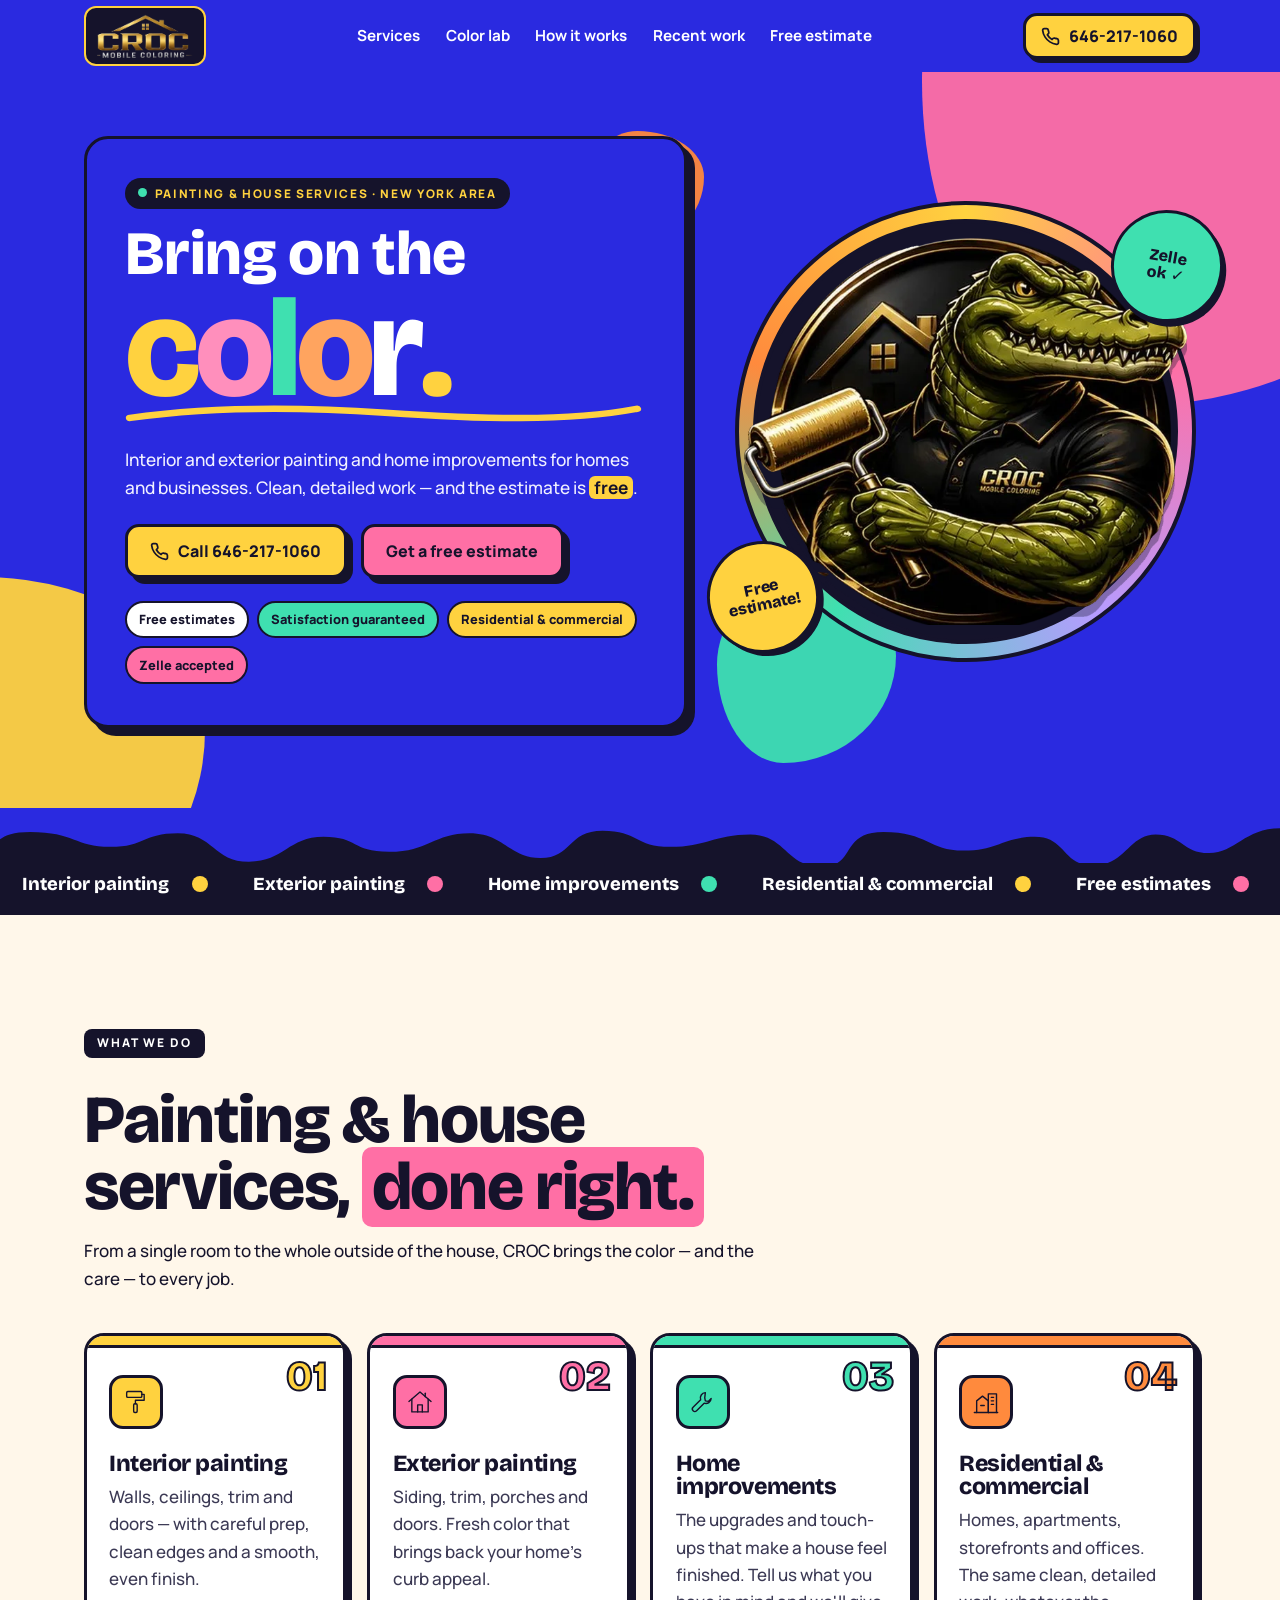
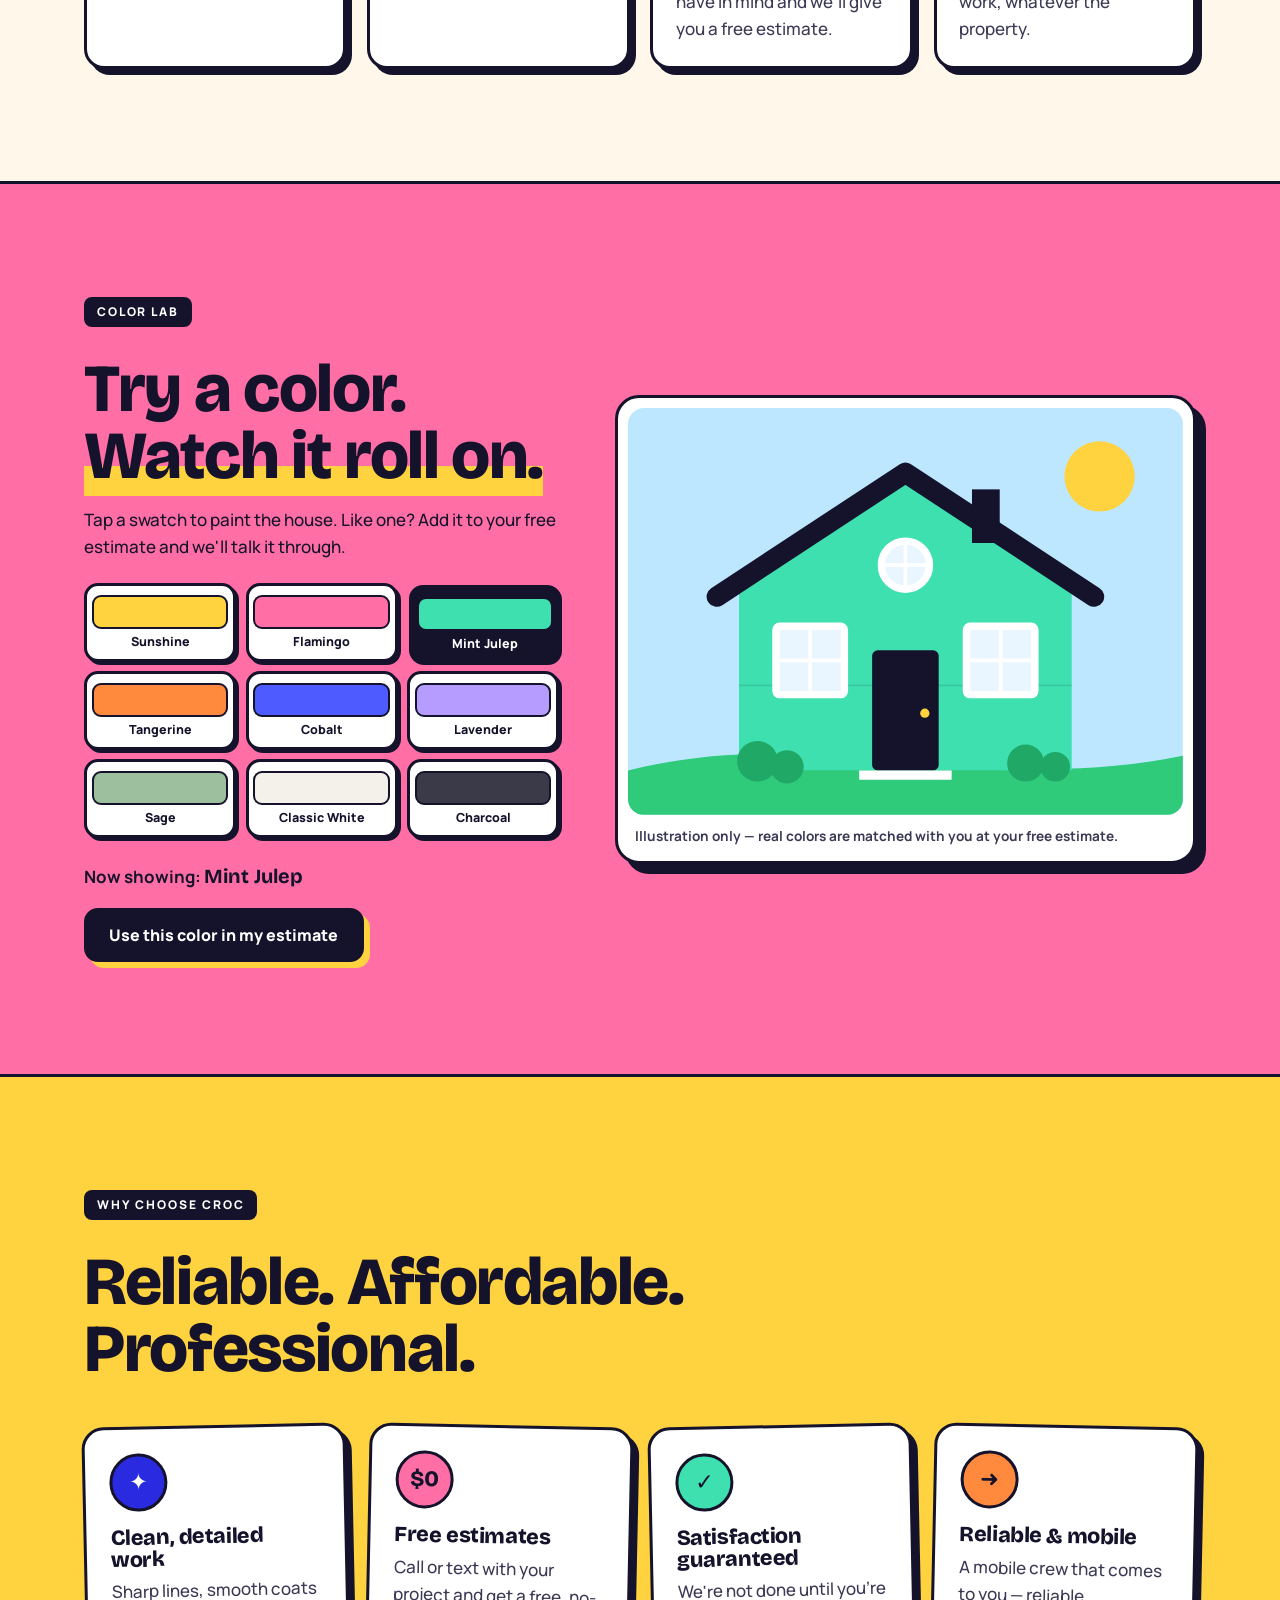
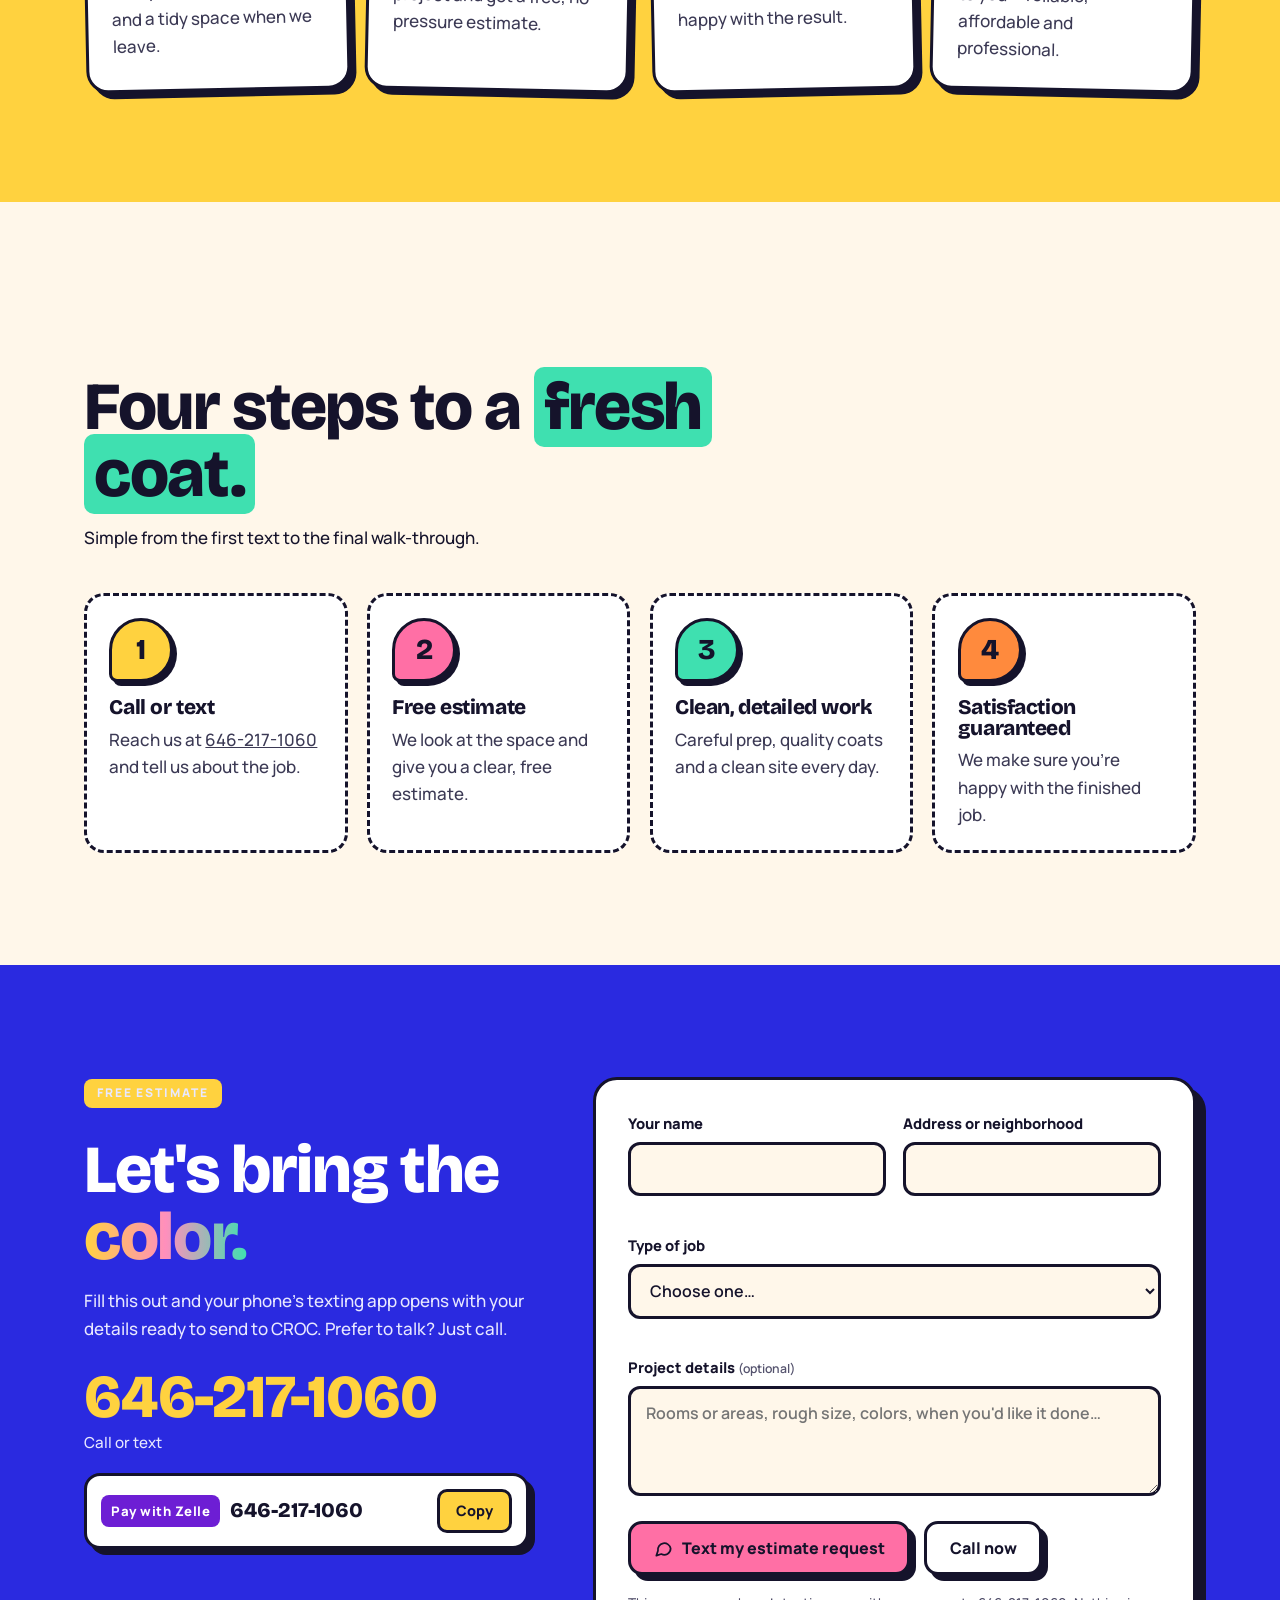
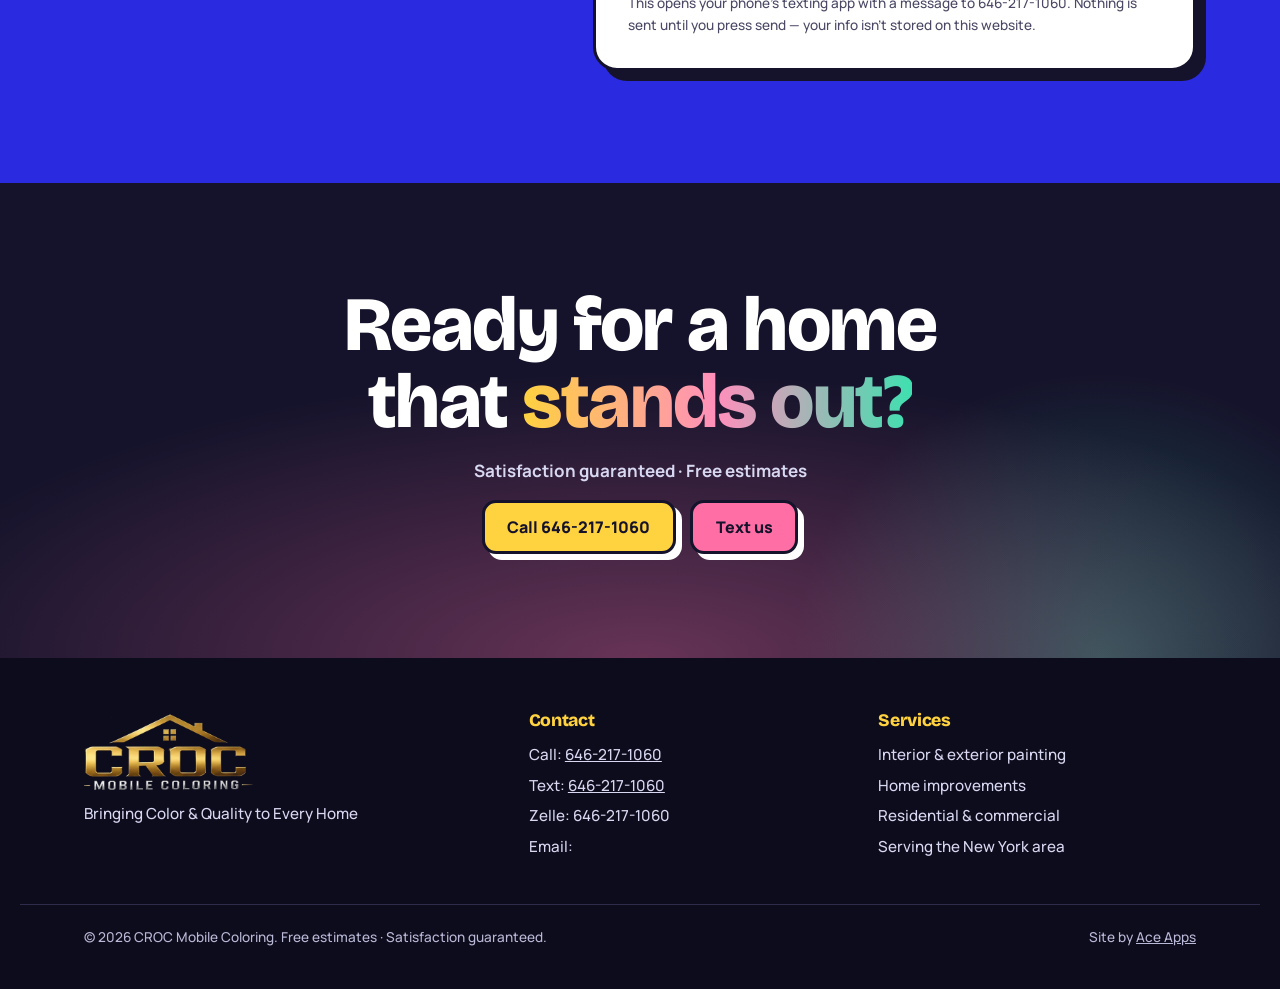
==== v2/index.html @ 7d3434bc "Add two design options: /v2 Color Burst and /v3 Editorial (noindex)" ====
<!doctype html>
<html lang="en">
<head>
<meta charset="utf-8">
<meta name="viewport" content="width=device-width,initial-scale=1,viewport-fit=cover">
<script>
/* CROC MOBILE COLORING — SITE CONFIG (design option 2 "Color Burst")
   Same fields as the main site. Empty ("") or [] stays hidden on the page. */
window.CROC_CONFIG = {
  phoneDisplay: "646-217-1060",
  phoneE164:    "+16462171060",
  serviceArea:  "",   // TODO(client)
  email:        "",   // TODO(client)
  hours:        "",   // TODO(client)
  photos:       []    // TODO(client): real job photos, e.g. {src:"img/work/kitchen.webp", alt:"Kitchen repaint"}
};
</script>
<title>CROC Mobile Coloring | Bring On the Color — Painting, New York Area</title>
<meta name="description" content="CROC Mobile Coloring — interior and exterior painting and home improvements in the New York area. Free estimates. Call or text 646-217-1060. Zelle accepted.">
<meta name="robots" content="noindex,nofollow">
<link rel="canonical" href="https://ace9x.github.io/croc-mobile-coloring/">
<meta name="theme-color" content="#2A2AE0">
<link rel="icon" href="../img/mark-64.png" type="image/png" sizes="64x64">
<link rel="apple-touch-icon" href="../apple-touch-icon.png">
<meta property="og:type" content="website">
<meta property="og:title" content="CROC Mobile Coloring — Bring On the Color">
<meta property="og:description" content="Interior &amp; exterior painting and home improvements. Free estimates — call or text 646-217-1060.">
<meta property="og:image" content="https://ace9x.github.io/croc-mobile-coloring/img/og.jpg">
<link rel="preload" href="../fonts/bricolage.woff2" as="font" type="font/woff2" crossorigin>
<link rel="preload" as="image" href="../img/mascot-400.webp" imagesrcset="../img/mascot-400.webp 400w, ../img/mascot-640.webp 640w" imagesizes="(min-width:960px) 440px, 260px" fetchpriority="high">
<link rel="stylesheet" href="v2.css">
</head>
<body>
<script>document.documentElement.classList.add('js')</script>
<a class="skip" href="#main">Skip to content</a>

<header class="hdr" id="top">
  <div class="wrap">
    <a class="brand" href="#top" aria-label="CROC Mobile Coloring, back to top">
      <img src="../img/logo-240.webp" srcset="../img/logo-240.webp 240w, ../img/logo-480.webp 480w" sizes="104px" width="240" height="109" alt="CROC Mobile Coloring">
    </a>
    <nav class="nav" aria-label="Main">
      <a href="#services">Services</a>
      <a href="#lab">Color lab</a>
      <a href="#process">How it works</a>
      <a href="#work" data-cfg-hide="photos">Recent work</a>
      <a href="#estimate">Free estimate</a>
    </nav>
    <a class="btn btn-sun hdr-call" href="tel:+16462171060">
      <svg viewBox="0 0 24 24" aria-hidden="true"><path d="M22 16.9v3a2 2 0 0 1-2.2 2 19.8 19.8 0 0 1-8.6-3.1 19.5 19.5 0 0 1-6-6A19.8 19.8 0 0 1 2.1 4.2 2 2 0 0 1 4.1 2h3a2 2 0 0 1 2 1.7c.1.9.4 1.8.7 2.7a2 2 0 0 1-.5 2.1L8 9.8a16 16 0 0 0 6 6l1.3-1.3a2 2 0 0 1 2.1-.4c.9.3 1.8.6 2.7.7a2 2 0 0 1 1.7 2z"/></svg>
      <span class="vh">Call </span><span class="lbl">646-217-1060</span>
    </a>
  </div>
</header>

<main id="main">
<section class="hero" aria-labelledby="hero-title">
  <div class="blobs" aria-hidden="true"><i class="b1"></i><i class="b2"></i><i class="b3"></i><i class="b4"></i></div>
  <div class="wrap hero-in">
    <div class="hero-copy">
      <p class="tag pop d1"><span class="dot"></span><span>Painting &amp; house services <span class="sep">·</span> <span data-cfg-text="serviceArea">New York area</span></span></p>
      <h1 id="hero-title">
        <span class="l1 pop d1">Bring on the</span>
        <span class="vh">color.</span><span class="burst" aria-hidden="true"><span>c</span><span>o</span><span>l</span><span>o</span><span>r</span><span>.</span></span>
        <svg class="stroke" viewBox="0 0 600 40" preserveAspectRatio="none" aria-hidden="true"><path d="M6 26C90 10 190 8 300 18s210 14 290-6" pathLength="1"/></svg>
      </h1>
      <p class="lede pop d3">Interior and exterior painting and home improvements for homes and businesses. Clean, detailed work — and the estimate is <b>free</b>.</p>
      <div class="ctas pop d4">
        <a class="btn btn-sun" href="tel:+16462171060"><svg viewBox="0 0 24 24" aria-hidden="true"><path d="M22 16.9v3a2 2 0 0 1-2.2 2 19.8 19.8 0 0 1-8.6-3.1 19.5 19.5 0 0 1-6-6A19.8 19.8 0 0 1 2.1 4.2 2 2 0 0 1 4.1 2h3a2 2 0 0 1 2 1.7c.1.9.4 1.8.7 2.7a2 2 0 0 1-.5 2.1L8 9.8a16 16 0 0 0 6 6l1.3-1.3a2 2 0 0 1 2.1-.4c.9.3 1.8.6 2.7.7a2 2 0 0 1 1.7 2z"/></svg>Call 646-217-1060</a>
        <a class="btn btn-pink" href="#estimate">Get a free estimate</a>
      </div>
      <ul class="chips pop d5" aria-label="Highlights">
        <li>Free estimates</li><li>Satisfaction guaranteed</li><li>Residential &amp; commercial</li><li>Zelle accepted</li>
      </ul>
    </div>
    <div class="hero-art pop d2">
      <div class="ring" aria-hidden="true"></div>
      <img class="mascot" src="../img/mascot-400.webp" srcset="../img/mascot-400.webp 400w, ../img/mascot-640.webp 640w" sizes="(min-width:960px) 440px, 260px" width="640" height="561" alt="CROC mascot: a muscular green crocodile in a black CROC polo holding a gold paint roller" fetchpriority="high">
      <span class="sticker s1" aria-hidden="true">Free<br>estimate!</span>
      <span class="sticker s2" aria-hidden="true">Zelle<br>ok ✓</span>
    </div>
  </div>
</section>

<div class="marquee" aria-hidden="true">
<svg class="drip" viewBox="0 0 1440 90" preserveAspectRatio="none" aria-hidden="true"><path d="M0 0h1440v34c-40 0-50 40-80 40s-30-30-60-30-34 50-70 50-30-46-66-46-40 22-80 22-40-30-90-30-30 56-70 56-40-52-80-52-50 20-90 20-36-26-76-26-34 44-70 44-40-40-80-40-46 30-90 30-34-24-74-24-44 40-84 40-40-46-80-46-36 22-76 22-40-24-90-24-30 36-70 36-40-42-84-42V0z"/></svg>
<div class="mq">
  <span>Interior painting</span><span>Exterior painting</span><span>Home improvements</span><span>Residential &amp; commercial</span><span>Free estimates</span><span>Satisfaction guaranteed</span>
  <span>Interior painting</span><span>Exterior painting</span><span>Home improvements</span><span>Residential &amp; commercial</span><span>Free estimates</span><span>Satisfaction guaranteed</span>
</div></div>

<section class="sec cream" id="services" aria-labelledby="svc-title">
  <div class="wrap">
    <div class="head">
      <p class="kicker rv">What we do</p>
      <h2 id="svc-title" class="rv">Painting &amp; house services, <mark class="hl-pink">done right.</mark></h2>
      <p class="rv">From a single room to the whole outside of the house, CROC brings the color — and the care — to every job.</p>
    </div>
    <div class="cards">
      <article class="card c-sun rv"><span class="n">01</span>
        <svg class="ico" viewBox="0 0 48 48" aria-hidden="true"><rect x="8" y="6" width="26" height="10" rx="2"/><path d="M34 11h4v10H23v6"/><rect x="20" y="27" width="6" height="15" rx="2"/></svg>
        <h3>Interior painting</h3><p>Walls, ceilings, trim and doors — with careful prep, clean edges and a smooth, even finish.</p></article>
      <article class="card c-pink rv d1"><span class="n">02</span>
        <svg class="ico" viewBox="0 0 48 48" aria-hidden="true"><path d="M5 23 24 7l19 16"/><path d="M10 19v22h28V19"/><path d="M20 41V29h8v12"/><path d="M33 9v6"/></svg>
        <h3>Exterior painting</h3><p>Siding, trim, porches and doors. Fresh color that brings back your home's curb appeal.</p></article>
      <article class="card c-mint rv d2"><span class="n">03</span>
        <svg class="ico" viewBox="0 0 48 48" aria-hidden="true"><path d="M28 8a9 9 0 0 0-8 12L7 33a4 4 0 0 0 6 6l13-13a9 9 0 0 0 12-8l-5 5-5-1-1-5z"/></svg>
        <h3>Home improvements</h3><p>The upgrades and touch-ups that make a house feel finished. Tell us what you have in mind and we'll give you a free estimate.</p></article>
      <article class="card c-tang rv d3"><span class="n">04</span>
        <svg class="ico" viewBox="0 0 48 48" aria-hidden="true"><path d="M4 42h40"/><path d="M8 42V22l10-8 10 8v20"/><path d="M28 42V10h14v32"/><path d="M33 16h4M33 22h4M33 28h4M15 30h6"/></svg>
        <h3>Residential &amp; commercial</h3><p>Homes, apartments, storefronts and offices. The same clean, detailed work, whatever the property.</p></article>
    </div>
  </div>
</section>

<section class="sec lab" id="lab" aria-labelledby="lab-title">
  <div class="wrap lab-grid">
    <div class="lab-copy">
      <p class="kicker rv">Color lab</p>
      <h2 id="lab-title" class="rv">Try a color. <span class="u">Watch it roll on.</span></h2>
      <p class="rv">Tap a swatch to paint the house. Like one? Add it to your free estimate and we'll talk it through.</p>
      <div class="swatches rv" data-picker="#house" role="group" aria-label="Paint colors">
        <button type="button" data-color="#FFD23F" data-name="Sunshine" aria-pressed="false"><i style="--c:#FFD23F"></i><span>Sunshine</span></button>
        <button type="button" data-color="#FF6FA5" data-name="Flamingo" aria-pressed="false"><i style="--c:#FF6FA5"></i><span>Flamingo</span></button>
        <button type="button" data-color="#3FE0B0" data-name="Mint Julep" aria-pressed="true"><i style="--c:#3FE0B0"></i><span>Mint Julep</span></button>
        <button type="button" data-color="#FF8A3D" data-name="Tangerine" aria-pressed="false"><i style="--c:#FF8A3D"></i><span>Tangerine</span></button>
        <button type="button" data-color="#4D5BFF" data-name="Cobalt" aria-pressed="false"><i style="--c:#4D5BFF"></i><span>Cobalt</span></button>
        <button type="button" data-color="#B69CFF" data-name="Lavender" aria-pressed="false"><i style="--c:#B69CFF"></i><span>Lavender</span></button>
        <button type="button" data-color="#9DBF9E" data-name="Sage" aria-pressed="false"><i style="--c:#9DBF9E"></i><span>Sage</span></button>
        <button type="button" data-color="#F4F1EA" data-name="Classic White" aria-pressed="false"><i style="--c:#F4F1EA"></i><span>Classic White</span></button>
        <button type="button" data-color="#3A3A48" data-name="Charcoal" aria-pressed="false"><i style="--c:#3A3A48"></i><span>Charcoal</span></button>
      </div>
      <div class="lab-actions rv">
        <p class="now" aria-live="polite">Now showing: <b data-color-name>Mint Julep</b></p>
        <button type="button" class="btn btn-ink" data-use-color>Use this color in my estimate</button>
      </div>
    </div>
    <figure class="lab-art rv">
      <svg id="house" viewBox="0 0 600 440" role="img" aria-label="Illustration of a house whose walls change to the paint color you pick" style="--wall:#3FE0B0;--next:#3FE0B0">
        <defs><clipPath id="wallclip"><path d="M120 196 300 78l180 118v196H120z"/></clipPath></defs>
        <rect width="600" height="440" fill="#BDE7FF"/>
        <circle cx="510" cy="74" r="38" fill="#FFD23F"/>
        <path d="M0 392c90-22 170-22 300-10s210 12 300-6v64H0z" fill="#2FCB7B"/>
        <g clip-path="url(#wallclip)">
          <rect data-base x="100" y="60" width="400" height="340" style="fill:var(--wall)"/>
          <rect data-wipe data-x="110" data-w="380" x="110" y="60" width="0" height="340" style="fill:var(--next)"/>
          <path d="M120 300h360" stroke="#15132B" stroke-opacity=".12" stroke-width="2"/>
        </g>
        <path d="M96 204 300 70l204 134" fill="none" stroke="#15132B" stroke-width="22" stroke-linejoin="round" stroke-linecap="round"/>
        <rect x="372" y="88" width="30" height="58" fill="#15132B"/>
        <g fill="#E9F6FF" stroke="#fff" stroke-width="8"><rect x="160" y="236" width="74" height="74" rx="4"/><rect x="366" y="236" width="74" height="74" rx="4"/><circle cx="300" cy="170" r="26"/></g>
        <g stroke="#fff" stroke-width="4"><path d="M197 236v74M160 273h74M403 236v74M366 273h74M300 144v52M274 170h52"/></g>
        <rect x="264" y="262" width="72" height="130" rx="6" fill="#15132B"/><circle cx="321" cy="330" r="5" fill="#FFD23F"/>
        <path d="M250 392h100v10H250z" fill="#fff"/>
        <g fill="#1FA866"><circle cx="140" cy="382" r="22"/><circle cx="172" cy="388" r="18"/><circle cx="430" cy="384" r="20"/><circle cx="462" cy="388" r="16"/></g>
        <g data-roller class="roller" transform="translate(110 0)"><rect x="-12" y="210" width="24" height="96" rx="10" style="fill:var(--next)" stroke="#15132B" stroke-width="5"/><path d="M12 258h20v60" fill="none" stroke="#15132B" stroke-width="6" stroke-linecap="round"/><rect x="26" y="312" width="12" height="44" rx="5" fill="#15132B"/></g>
      </svg>
      <figcaption>Illustration only — real colors are matched with you at your free estimate.</figcaption>
    </figure>
  </div>
</section>

<section class="sec sun" id="why" aria-labelledby="why-title">
  <div class="wrap">
    <div class="head">
      <p class="kicker rv">Why choose CROC</p>
      <h2 id="why-title" class="rv">Reliable. Affordable. Professional.</h2>
    </div>
    <ul class="clean stickers">
      <li class="rv"><span class="em" aria-hidden="true">✦</span><h3>Clean, detailed work</h3><p>Sharp lines, smooth coats and a tidy space when we leave.</p></li>
      <li class="rv d1"><span class="em" aria-hidden="true">$0</span><h3>Free estimates</h3><p>Call or text with your project and get a free, no-pressure estimate.</p></li>
      <li class="rv d2"><span class="em" aria-hidden="true">✓</span><h3>Satisfaction guaranteed</h3><p>We're not done until you're happy with the result.</p></li>
      <li class="rv d3"><span class="em" aria-hidden="true">➜</span><h3>Reliable &amp; mobile</h3><p>A mobile crew that comes to you — reliable, affordable and professional.</p></li>
    </ul>
  </div>
</section>

<section class="sec cream" id="process" aria-labelledby="proc-title">
  <div class="wrap">
    <div class="head">
      <p class="kicker rv">How it works</p>
      <h2 id="proc-title" class="rv">Four steps to a <mark class="hl-mint">fresh coat.</mark></h2>
      <p class="rv">Simple from the first text to the final walk-through.</p>
    </div>
    <ol class="clean steps">
      <li class="rv"><b style="--c:#FFD23F">1</b><h3>Call or text</h3><p>Reach us at <a href="tel:+16462171060">646-217-1060</a> and tell us about the job.</p></li>
      <li class="rv d1"><b style="--c:#FF6FA5">2</b><h3>Free estimate</h3><p>We look at the space and give you a clear, free estimate.</p></li>
      <li class="rv d2"><b style="--c:#3FE0B0">3</b><h3>Clean, detailed work</h3><p>Careful prep, quality coats and a clean site every day.</p></li>
      <li class="rv d3"><b style="--c:#FF8A3D">4</b><h3>Satisfaction guaranteed</h3><p>We make sure you're happy with the finished job.</p></li>
    </ol>
  </div>
</section>

<!-- Recent work: stays hidden until CROC_CONFIG.photos has real job photos -->
<section class="sec cream" id="work" aria-labelledby="work-title" data-cfg-hide="photos" hidden>
  <div class="wrap"><div class="head"><p class="kicker">Recent work</p><h2 id="work-title">Fresh from the brush.</h2></div><div class="gal" id="gal"></div></div>
</section>

<section class="sec cobalt" id="estimate" aria-labelledby="est-title">
  <div class="wrap est">
    <div class="est-side">
      <p class="kicker kick-light rv">Free estimate</p>
      <h2 id="est-title" class="rv">Let's bring the <span class="rainbow">color.</span></h2>
      <p class="rv">Fill this out and your phone's texting app opens with your details ready to send to CROC. Prefer to talk? Just call.</p>
      <a class="bigphone rv" href="tel:+16462171060">646-217-1060</a>
      <p class="rv small">Call or text</p>
      <div class="zelle rv">
        <span class="zl">Pay with Zelle</span>
        <span class="zn">646-217-1060</span>
        <button type="button" class="zcopy" data-copy="6462171060" aria-label="Copy Zelle number 646-217-1060"><span class="cl">Copy</span></button>
      </div>
      <p class="rv small" data-cfg-hide="hours"><span data-cfg-text="hours"></span></p>
    </div>
    <form class="form rv" id="est-form" novalidate aria-describedby="f-note">
      <div class="f2">
        <div><label for="f-name">Your name</label><input id="f-name" name="name" autocomplete="name" required aria-describedby="e-name"><div class="err" id="e-name" role="alert"></div></div>
        <div><label for="f-place">Address or neighborhood</label><input id="f-place" name="place" autocomplete="street-address" required aria-describedby="e-place"><div class="err" id="e-place" role="alert"></div></div>
      </div>
      <div><label for="f-job">Type of job</label>
        <select id="f-job" name="job" required aria-describedby="e-job">
          <option value="">Choose one…</option><option>Interior painting</option><option>Exterior painting</option><option>Interior &amp; exterior painting</option><option>Home improvement</option><option>Commercial job</option><option>Something else</option>
        </select><div class="err" id="e-job" role="alert"></div></div>
      <div><label for="f-det">Project details <small>(optional)</small></label><textarea id="f-det" name="details" placeholder="Rooms or areas, rough size, colors, when you'd like it done…"></textarea></div>
      <div class="f-actions">
        <button class="btn btn-pink" type="submit"><svg viewBox="0 0 24 24" aria-hidden="true"><path d="M21 12a8 8 0 0 1-11.8 7L3 21l2-6.2A8 8 0 1 1 21 12z"/></svg>Text my estimate request</button>
        <a class="btn btn-line" href="tel:+16462171060">Call now</a>
      </div>
      <p class="f-note" id="f-note">This opens your phone's texting app with a message to 646-217-1060. Nothing is sent until you press send — your info isn't stored on this website.</p>
      <div class="fallback" id="fallback" hidden aria-live="polite">
        <strong>Not on a phone?</strong> Text this message to <a href="sms:+16462171060">646-217-1060</a>:
        <pre id="fb-msg"></pre>
        <button class="btn btn-line" type="button" id="copy">Copy message</button>
      </div>
    </form>
  </div>
</section>

<section class="band" aria-labelledby="band-title">
  <div class="wrap">
    <h2 id="band-title" class="rv">Ready for a home that <span class="rainbow">stands out?</span></h2>
    <p class="rv">Satisfaction guaranteed · Free estimates</p>
    <div class="ctas rv">
      <a class="btn btn-sun" href="tel:+16462171060">Call 646-217-1060</a>
      <a class="btn btn-pink" href="sms:+16462171060">Text us</a>
    </div>
  </div>
</section>
</main>

<footer>
  <div class="wrap ft">
    <div>
      <img src="../img/logo-480.webp" width="480" height="218" alt="CROC Mobile Coloring" loading="lazy" decoding="async" class="flogo">
      <p>Bringing Color &amp; Quality to Every Home</p>
    </div>
    <div>
      <h3>Contact</h3>
      <ul class="clean">
        <li>Call: <a href="tel:+16462171060">646-217-1060</a></li>
        <li>Text: <a href="sms:+16462171060">646-217-1060</a></li>
        <li>Zelle: 646-217-1060</li>
        <li data-cfg-hide="email">Email: <a data-cfg-mail href="#"></a></li>
        <li data-cfg-hide="hours"><span data-cfg-text="hours"></span></li>
      </ul>
    </div>
    <div>
      <h3>Services</h3>
      <ul class="clean">
        <li>Interior &amp; exterior painting</li><li>Home improvements</li><li>Residential &amp; commercial</li><li>Serving the <span data-cfg-text="serviceArea">New York area</span></li>
      </ul>
    </div>
  </div>
  <div class="wrap legal"><span>© <span class="yr">2026</span> CROC Mobile Coloring. Free estimates · Satisfaction guaranteed.</span><span>Site by <a href="https://ace9x.github.io/ace-apps/">Ace Apps</a></span></div>
</footer>

<nav class="mbar" id="mbar" aria-label="Quick contact">
  <a href="tel:+16462171060" class="m-call"><svg viewBox="0 0 24 24" aria-hidden="true"><path d="M22 16.9v3a2 2 0 0 1-2.2 2 19.8 19.8 0 0 1-8.6-3.1 19.5 19.5 0 0 1-6-6A19.8 19.8 0 0 1 2.1 4.2 2 2 0 0 1 4.1 2h3a2 2 0 0 1 2 1.7c.1.9.4 1.8.7 2.7a2 2 0 0 1-.5 2.1L8 9.8a16 16 0 0 0 6 6l1.3-1.3a2 2 0 0 1 2.1-.4c.9.3 1.8.6 2.7.7a2 2 0 0 1 1.7 2z"/></svg>Call</a>
  <a href="sms:+16462171060" class="m-text"><svg viewBox="0 0 24 24" aria-hidden="true"><path d="M21 12a8 8 0 0 1-11.8 7L3 21l2-6.2A8 8 0 1 1 21 12z"/></svg>Text</a>
  <button type="button" class="m-zelle" data-copy="6462171060" aria-label="Copy Zelle number 646-217-1060"><span class="zz" aria-hidden="true">Z</span><span class="cl">Zelle</span></button>
</nav>
<div class="toast" id="toast" role="status" aria-live="polite"></div>

<script src="../kit/croc-kit.js" defer></script>
</body>
</html>
---- v2/v2.css ----
@font-face{font-family:"Bricolage";src:url(../fonts/bricolage.woff2) format("woff2");font-weight:600 800;font-display:swap}
@font-face{font-family:"Manrope";src:url(../fonts/manrope.woff2) format("woff2");font-weight:400 800;font-display:swap}
:root{--ink:#15132B;--cream:#FFF7EA;--cobalt:#2A2AE0;--cobalt-d:#1C1CB0;--sun:#FFD23F;--pink:#FF6FA5;--mint:#3FE0B0;--tang:#FF8A3D;--lav:#B69CFF;
--disp:"Bricolage","Arial Black",system-ui,sans-serif;--sans:"Manrope",system-ui,-apple-system,"Segoe UI",Roboto,sans-serif;
--pad:clamp(1.15rem,5vw,4rem);--max:1240px;--sh:6px 6px 0 var(--ink);--ease:cubic-bezier(.2,.8,.2,1)}
*,*::before,*::after{box-sizing:border-box}
[hidden]{display:none!important}
html{scroll-behavior:smooth;-webkit-text-size-adjust:100%;scroll-padding-top:80px}
body{margin:0;background:var(--cream);color:var(--ink);font:500 1.0625rem/1.6 var(--sans);-webkit-font-smoothing:antialiased;overflow-x:hidden}
img{max-width:100%;height:auto;display:block}
a{color:inherit}
h1,h2,h3{margin:0;font-family:var(--disp);font-weight:800;line-height:1;letter-spacing:-.02em}
p{margin:0 0 1rem}
.clean{list-style:none;margin:0;padding:0}
.vh{position:absolute;width:1px;height:1px;overflow:hidden;clip:rect(0 0 0 0);white-space:nowrap}
.wrap{width:100%;max-width:var(--max);margin:0 auto;padding:0 var(--pad)}
.skip{position:absolute;left:1rem;top:-100px;z-index:100;background:var(--sun);color:var(--ink);padding:.7rem 1rem;border:3px solid var(--ink);font-weight:800}
.skip:focus{top:1rem}
:focus-visible{outline:3px solid var(--ink);outline-offset:3px;box-shadow:0 0 0 6px var(--sun)}
svg{fill:none;stroke:currentColor;stroke-width:2.2;stroke-linecap:round;stroke-linejoin:round}
#house{stroke:none}
/* buttons */
.btn{display:inline-flex;align-items:center;justify-content:center;gap:.55rem;min-height:54px;padding:.85rem 1.4rem;border:3px solid var(--ink);border-radius:14px;font:800 1rem/1 var(--sans);text-decoration:none;color:var(--ink);cursor:pointer;box-shadow:var(--sh);transition:transform .18s var(--ease),box-shadow .18s var(--ease)}
.btn svg{width:19px;height:19px;flex:none}
.btn:hover{transform:translate(-2px,-2px);box-shadow:8px 8px 0 var(--ink)}
.btn:active{transform:translate(4px,4px);box-shadow:2px 2px 0 var(--ink)}
.btn-sun{background:var(--sun)}.btn-pink{background:var(--pink)}.btn-ink{background:var(--ink);color:#fff;box-shadow:6px 6px 0 var(--sun)}
.btn-ink:hover{box-shadow:8px 8px 0 var(--sun)}
.btn-line{background:#fff}
/* header */
.hdr{position:sticky;top:0;z-index:50;background:var(--cobalt);transition:box-shadow .3s}
.hdr.scrolled{box-shadow:0 3px 0 var(--ink)}
.hdr .wrap{display:flex;align-items:center;justify-content:space-between;height:72px;gap:1rem}
.brand{display:block;background:var(--ink);padding:.4rem .7rem;border-radius:12px;border:2px solid var(--sun)}
.brand img{width:96px}
.nav{display:none;gap:1.6rem}
.nav a{color:#fff;text-decoration:none;font-weight:700;font-size:.95rem;padding:.3rem 0;background:linear-gradient(var(--sun),var(--sun)) 0 100%/0 3px no-repeat;transition:background-size .3s var(--ease)}
.nav a:hover{background-size:100% 3px}
.hdr .btn{min-height:46px;padding:.6rem .95rem;box-shadow:4px 4px 0 var(--ink)}
.hdr-call .lbl{display:none}
@media(min-width:960px){.nav{display:flex}.hdr-call .lbl{display:inline}}
/* hero */
.hero{position:relative;background:var(--cobalt);color:#fff;overflow:hidden;padding:1.4rem 0 2.6rem}
.blobs i{position:absolute;display:block;border-radius:42% 58% 63% 37%/45% 40% 60% 55%;opacity:.95;animation:morph 14s ease-in-out infinite alternate}
.b1{width:46vmax;height:46vmax;background:var(--pink);right:-18vmax;top:-20vmax}
.b2{width:30vmax;height:30vmax;background:var(--sun);left:-14vmax;bottom:-12vmax;animation-delay:-4s!important}
.b3{width:14vmax;height:14vmax;background:var(--mint);right:30%;bottom:6%;animation-delay:-8s!important}
.b4{width:9vmax;height:9vmax;background:var(--tang);left:46%;top:8%;animation-delay:-2s!important}
@keyframes morph{0%{border-radius:42% 58% 63% 37%/45% 40% 60% 55%;transform:translate(0,0) rotate(0)}100%{border-radius:61% 39% 35% 65%/58% 62% 38% 42%;transform:translate(2vmax,1.5vmax) rotate(25deg)}}
.hero-in{position:relative;display:grid;gap:1.2rem;align-items:center}
.hero-copy{position:relative;z-index:2;background:var(--cobalt);border:3px solid var(--ink);border-radius:24px;padding:1.4rem 1.2rem 1.5rem;box-shadow:8px 8px 0 var(--ink)}
.tag{display:inline-flex;align-items:flex-start;gap:.5rem;background:var(--ink);color:var(--sun);font:800 .74rem/1.3 var(--sans);letter-spacing:.14em;text-transform:uppercase;padding:.5rem .8rem;border-radius:999px;margin-bottom:1.1rem}
.dot{flex:none;margin-top:.2em;width:9px;height:9px;border-radius:50%;background:var(--mint);box-shadow:0 0 0 0 var(--mint);animation:ping 2s infinite}
@keyframes ping{70%{box-shadow:0 0 0 9px rgba(63,224,176,0)}100%{box-shadow:0 0 0 0 rgba(63,224,176,0)}}
h1{position:relative;font-size:clamp(3.1rem,13vw,7.4rem);line-height:.9}
h1 .l1{display:block;font-size:.52em;letter-spacing:-.01em;margin-bottom:.08em}
.burst{display:inline-flex;font-size:1.18em;letter-spacing:-.04em}
.burst span{display:inline-block;transform-origin:50% 100%}
.burst span:nth-child(1){color:var(--sun)}.burst span:nth-child(2){color:#FF8FBC}.burst span:nth-child(3){color:var(--mint)}.burst span:nth-child(4){color:#FFA45F}.burst span:nth-child(5){color:#fff}.burst span:nth-child(6){color:var(--sun)}
.stroke{display:block;width:min(100%,560px);height:26px;margin-top:-.1em}
.stroke path{stroke:var(--sun);stroke-width:10;stroke-dasharray:1;stroke-dashoffset:0}
.lede{font-size:1.08rem;max-width:34rem;margin:1.2rem 0 1.4rem;color:#F1F1FF}
.lede b{background:var(--sun);color:var(--ink);padding:0 .3em;border-radius:6px}
.ctas{display:flex;flex-wrap:wrap;gap:.9rem}
.chips{list-style:none;padding:0;margin:0;display:flex;flex-wrap:wrap;gap:.5rem;margin-top:1.4rem}
.chips li{font-weight:800;font-size:.8rem;padding:.4rem .75rem;border-radius:999px;background:#fff;color:var(--ink);border:2px solid var(--ink)}
.chips li:nth-child(2){background:var(--mint)}.chips li:nth-child(3){background:var(--sun)}.chips li:nth-child(4){background:var(--pink)}
.hero-art{position:relative;justify-self:center;width:min(58vw,224px);aspect-ratio:1;display:grid;place-items:center;order:-1}
.ring{position:absolute;inset:0;border-radius:50%;background:conic-gradient(var(--sun),var(--pink),var(--lav),var(--mint),var(--tang),var(--sun));border:4px solid var(--ink);animation:spin 16s linear infinite}
.ring::after{content:"";position:absolute;inset:14px;border-radius:50%;background:var(--ink);border:4px solid var(--ink)}
@keyframes spin{to{transform:rotate(360deg)}}
.mascot{position:relative;width:96%;filter:drop-shadow(0 10px 0 rgba(21,19,43,.35));animation:bob 4.5s ease-in-out infinite}
@keyframes bob{50%{transform:translateY(-8px) rotate(-1.5deg)}}
.sticker{position:absolute;z-index:3;font:800 .72rem/1.05 var(--disp);text-align:center;padding:.5rem;border:3px solid var(--ink);border-radius:50%;width:4.6rem;height:4.6rem;display:grid;place-items:center;color:var(--ink);box-shadow:4px 4px 0 var(--ink)}
.s1{background:var(--sun);left:-16%;bottom:2%;transform:rotate(-12deg)}
.s2{background:var(--mint);right:-16%;top:2%;transform:rotate(10deg)}
.drip{position:absolute;left:0;right:0;top:-1px;width:100%;height:56px}
.drip path{fill:var(--cobalt);stroke:none}
@media(min-width:960px){.hero{padding:4rem 0 5rem}.s1{left:-6%}.s2{right:-6%}.hero-in{grid-template-columns:1.15fr .85fr;gap:3rem}.hero-art{order:0;width:min(36vw,470px)}.hero-copy{padding:2.4rem 2.4rem 2.6rem}.sticker{width:7rem;height:7rem;font-size:1rem}}
/* entrance */
.js .pop{opacity:0;transform:translateY(18px) scale(.98);animation:pop .8s var(--ease) forwards}
.d1{animation-delay:.05s!important}.d2{animation-delay:.18s!important}.d3{animation-delay:.6s!important}.d4{animation-delay:.75s!important}.d5{animation-delay:.9s!important}
@keyframes pop{to{opacity:1;transform:none}}
.js .burst span{animation:drop .7s cubic-bezier(.3,1.6,.5,1) both}
.burst span:nth-child(1){animation-delay:.25s}.burst span:nth-child(2){animation-delay:.33s}.burst span:nth-child(3){animation-delay:.41s}.burst span:nth-child(4){animation-delay:.49s}.burst span:nth-child(5){animation-delay:.57s}.burst span:nth-child(6){animation-delay:.65s}
@keyframes drop{0%{transform:translateY(-60%) scale(.4) rotate(-12deg);opacity:0}100%{transform:none;opacity:1}}
.js .stroke path{stroke-dashoffset:1;animation:draw 1s .8s var(--ease) forwards}
@keyframes draw{to{stroke-dashoffset:0}}
/* marquee */
.marquee{position:relative;background:var(--ink);color:#fff;overflow:hidden;padding:4.2rem 0 1.2rem;border-bottom:3px solid var(--ink)}
.mq{display:flex;width:max-content;animation:mq 30s linear infinite}
.mq span{font:800 1.15rem/1 var(--disp);padding:0 1.4rem;white-space:nowrap;display:flex;align-items:center;gap:1.4rem}
.mq span::after{content:"";width:16px;height:16px;border-radius:50%;background:var(--sun)}
.mq span:nth-child(3n+2)::after{background:var(--pink)}.mq span:nth-child(3n)::after{background:var(--mint)}
@keyframes mq{to{transform:translateX(-50%)}}
/* sections */
.sec{padding:clamp(4rem,10vw,7rem) 0}
.cream{background:var(--cream)}
.sun{background:var(--sun)}
.cobalt{background:var(--cobalt);color:#fff}
.head{max-width:44rem;margin-bottom:2.6rem}
.head h2,.lab h2,.est h2{font-size:clamp(2.3rem,7vw,4.2rem);margin:.8rem 0 1rem}
.kicker{display:inline-block;background:var(--ink);color:#fff;font:800 .75rem/1 var(--sans);letter-spacing:.16em;text-transform:uppercase;padding:.55rem .8rem;border-radius:8px;transform:rotate(-2deg)}
.kick-light{background:var(--sun);color:var(--ink)}
mark{color:var(--ink);padding:0 .15em;border-radius:.15em;-webkit-box-decoration-break:clone;box-decoration-break:clone}
.hl-pink{background:var(--pink)}.hl-mint{background:var(--mint)}
.cards{display:grid;gap:1.3rem}
@media(min-width:700px){.cards{grid-template-columns:1fr 1fr}}
@media(min-width:1100px){.cards{grid-template-columns:repeat(4,1fr)}}
.card{position:relative;background:#fff;border:3px solid var(--ink);border-radius:20px;padding:1.6rem 1.4rem 1.5rem;box-shadow:var(--sh);transition:transform .25s var(--ease),box-shadow .25s var(--ease);overflow:hidden}
.card::before{content:"";position:absolute;inset:0 0 auto;height:12px;background:var(--c);border-bottom:3px solid var(--ink)}
.card:hover{transform:translate(-4px,-4px) rotate(-.6deg);box-shadow:10px 10px 0 var(--ink)}
.c-sun{--c:var(--sun)}.c-pink{--c:var(--pink)}.c-mint{--c:var(--mint)}.c-tang{--c:var(--tang)}
.card .n{position:absolute;right:1rem;top:1.2rem;font:800 2.6rem/1 var(--disp);color:var(--c);-webkit-text-stroke:2px var(--ink)}
.card .ico{width:54px;height:54px;padding:10px;border-radius:14px;background:var(--c);border:3px solid var(--ink);margin:.8rem 0 1rem;stroke-width:2.4}
.card h3{font-size:1.45rem;margin-bottom:.5rem}
.card p{margin:0;color:#3B3954}
/* lab */
.lab{background:var(--pink);border-block:3px solid var(--ink)}
.lab-grid{display:grid;gap:2rem;align-items:center}
@media(max-width:959px){.lab-grid{gap:0}.lab-copy{display:contents}.lab-grid>*,.lab-copy>*{order:5}.lab .kicker{order:1;justify-self:start}.lab h2{order:2}.lab-copy>p{order:3}.lab-art{order:4;margin:.6rem 0 .4rem}.lab-actions{order:6}}
@media(min-width:960px){.lab-grid{grid-template-columns:.9fr 1.1fr;gap:3.5rem}}
.lab .u{background:linear-gradient(transparent 62%,var(--sun) 62%)}
.swatches{display:grid;grid-template-columns:repeat(3,1fr);gap:.6rem;margin:1.4rem 0}
.swatches button{display:flex;flex-direction:column;align-items:center;gap:.4rem;padding:.55rem .3rem .6rem;min-height:44px;background:#fff;border:3px solid var(--ink);border-radius:14px;font:800 .78rem/1.1 var(--sans);color:var(--ink);cursor:pointer;box-shadow:3px 3px 0 var(--ink);transition:transform .15s,box-shadow .15s}
.swatches button:hover{transform:translate(-2px,-2px);box-shadow:5px 5px 0 var(--ink)}
.swatches i{display:block;width:100%;height:34px;border-radius:9px;background:var(--c);border:2px solid var(--ink)}
.swatches [aria-pressed=true]{background:var(--ink);color:#fff;transform:translate(2px,2px);box-shadow:1px 1px 0 var(--ink)}
.lab-actions{display:flex;flex-wrap:wrap;align-items:center;gap:1rem}
.now{margin:0;font-weight:700}
.now b{font-family:var(--disp);font-size:1.25rem}
.lab-art{margin:0;background:#fff;border:3px solid var(--ink);border-radius:24px;padding:10px;box-shadow:10px 10px 0 var(--ink)}
.lab-art svg{width:100%;height:auto;border-radius:16px;display:block}
.lab-art figcaption{font-size:.85rem;font-weight:700;padding:.7rem .4rem .2rem;color:#3B3954}
.roller{opacity:0;transition:opacity .2s}.roller.go{opacity:1}
/* why */
.stickers{display:grid;gap:1.2rem}
@media(min-width:700px){.stickers{grid-template-columns:1fr 1fr}}
@media(min-width:1100px){.stickers{grid-template-columns:repeat(4,1fr)}}
.stickers li{background:#fff;border:3px solid var(--ink);border-radius:22px;padding:1.5rem;box-shadow:var(--sh);transition:transform .3s var(--ease)}
.stickers li:nth-child(odd){transform:rotate(-1.2deg)}.stickers li:nth-child(even){transform:rotate(1.2deg)}
.stickers li:hover{transform:rotate(0) scale(1.03)}
.stickers .em{display:grid;place-items:center;width:58px;height:58px;border-radius:50%;background:var(--cobalt);color:#fff;font:800 1.4rem/1 var(--disp);border:3px solid var(--ink);margin-bottom:1rem}
.stickers li:nth-child(2) .em{background:var(--pink);color:var(--ink)}.stickers li:nth-child(3) .em{background:var(--mint);color:var(--ink)}.stickers li:nth-child(4) .em{background:var(--tang);color:var(--ink)}
.stickers h3{font-size:1.35rem;margin-bottom:.45rem}
.stickers p{margin:0;color:#3B3954}
/* steps */
.steps{display:grid;gap:1.2rem;counter-reset:s}
@media(min-width:900px){.steps{grid-template-columns:repeat(4,1fr)}}
.steps li{position:relative;padding:1.4rem;border:3px dashed var(--ink);border-radius:20px;background:#fff}
.steps b{display:grid;place-items:center;width:64px;height:64px;border-radius:50% 50% 50% 8px;background:var(--c);border:3px solid var(--ink);font:800 1.8rem/1 var(--disp);margin-bottom:1rem;box-shadow:4px 4px 0 var(--ink)}
.steps h3{font-size:1.3rem;margin-bottom:.4rem}
.steps p{margin:0;color:#3B3954}
.gal{display:grid;gap:1rem;grid-template-columns:repeat(auto-fill,minmax(240px,1fr))}
.gal figure{margin:0;border:3px solid var(--ink);border-radius:18px;overflow:hidden;box-shadow:var(--sh)}
/* estimate */
.est{display:grid;gap:2.4rem}
@media(min-width:960px){.est{grid-template-columns:.85fr 1.15fr;gap:4rem;align-items:start}}
.est-side p{color:#E8E8FF}
.rainbow{background:linear-gradient(90deg,var(--sun),#FF8FBC,var(--mint),#FFA45F,var(--sun));background-size:200% 100%;-webkit-background-clip:text;background-clip:text;color:transparent;animation:slide 6s linear infinite}
@keyframes slide{to{background-position:200% 0}}
.bigphone{display:inline-block;font:800 clamp(2.4rem,9vw,3.8rem)/1 var(--disp);color:var(--sun);text-decoration:none;margin:.6rem 0 .2rem;letter-spacing:-.02em}
.bigphone:hover{text-decoration:underline;text-decoration-thickness:4px}
.small{font-size:.95rem;margin:0 0 .6rem}
.zelle{display:flex;flex-wrap:wrap;align-items:center;gap:.6rem;background:#fff;color:var(--ink);border:3px solid var(--ink);border-radius:16px;padding:.8rem .9rem;box-shadow:6px 6px 0 var(--ink);margin:1.1rem 0}
.zl{background:#6D1ED4;color:#fff;font-weight:800;font-size:.82rem;padding:.35rem .6rem;border-radius:8px;letter-spacing:.04em}
.zn{font:800 1.3rem/1 var(--disp)}
.zcopy{margin-left:auto;min-height:44px;padding:.5rem 1rem;border:3px solid var(--ink);border-radius:10px;background:var(--sun);font:800 .9rem/1 var(--sans);color:var(--ink);cursor:pointer}
.form{background:#fff;color:var(--ink);border:3px solid var(--ink);border-radius:24px;padding:1.5rem;box-shadow:10px 10px 0 var(--ink);display:grid;gap:1.1rem}
.f2{display:grid;gap:1.1rem}
@media(min-width:600px){.f2{grid-template-columns:1fr 1fr}.form{padding:2rem}}
label{display:block;font-weight:800;font-size:.92rem;margin-bottom:.4rem}
label small{font-weight:600;color:#55536E}
input,select,textarea{width:100%;font:600 1rem/1.4 var(--sans);color:var(--ink);background:var(--cream);border:3px solid var(--ink);border-radius:12px;padding:.8rem .9rem;min-height:52px}
textarea{min-height:110px;resize:vertical}
input:focus,select:focus,textarea:focus{outline:none;box-shadow:4px 4px 0 var(--cobalt);background:#fff}
[aria-invalid=true]{border-color:#C4003F;background:#FFF0F4}
.err{color:#B0003A;font-weight:800;font-size:.85rem;min-height:1.1em;margin-top:.3rem}
.f-actions{display:flex;flex-wrap:wrap;gap:.9rem}
.f-note{font-size:.85rem;color:#4A4864;margin:0}
.fallback{background:var(--cream);border:3px dashed var(--ink);border-radius:14px;padding:1rem}
.fallback pre{white-space:pre-wrap;font:600 .9rem/1.5 var(--sans);background:#fff;padding:.8rem;border-radius:10px;border:2px solid var(--ink)}
/* band */
.band{background:var(--ink);color:#fff;text-align:center;padding:clamp(4rem,10vw,6.5rem) 0;position:relative;overflow:hidden}
.band::before{content:"";position:absolute;inset:auto -10% -60% -10%;height:120%;background:radial-gradient(closest-side,rgba(255,111,165,.35),transparent),radial-gradient(closest-side at 80% 50%,rgba(63,224,176,.3),transparent);pointer-events:none}
.band h2{position:relative;font-size:clamp(2.4rem,8vw,4.8rem);max-width:15ch;margin:0 auto 1rem}
.band p{position:relative;font-weight:700;color:#D9D8F2}
.band .ctas{position:relative;justify-content:center}
.band .btn{box-shadow:6px 6px 0 #fff}
/* footer */
footer{background:#0D0C1C;color:#D9D8F2;padding:3.4rem 0 7rem;font-size:.95rem}
.ft{display:grid;gap:2rem}
@media(min-width:800px){.ft{grid-template-columns:1.3fr 1fr 1fr}footer{padding-bottom:2.5rem}}
.flogo{width:170px;margin-bottom:.8rem}
footer h3{font-size:1.1rem;color:var(--sun);margin-bottom:.8rem}
footer li{margin-bottom:.4rem}
.legal{display:flex;flex-wrap:wrap;justify-content:space-between;gap:.6rem;margin-top:2.4rem;padding-top:1.4rem;border-top:1px solid #2E2C4A;font-size:.85rem;color:#B9B8D6}
/* mobile bar */
.mbar{position:fixed;left:.6rem;right:.6rem;bottom:calc(.6rem + env(safe-area-inset-bottom));z-index:60;display:grid;grid-template-columns:1fr 1fr 1fr;gap:.45rem;background:var(--ink);border:3px solid var(--ink);border-radius:18px;padding:.45rem;transform:translateY(140%);transition:transform .35s var(--ease);box-shadow:0 10px 30px rgba(21,19,43,.35)}
.mbar.on{transform:none}
.mbar a,.mbar button{display:flex;align-items:center;justify-content:center;gap:.4rem;min-height:50px;border-radius:12px;font:800 .98rem/1 var(--sans);text-decoration:none;color:var(--ink);border:0;cursor:pointer}
.mbar svg{width:18px;height:18px}
.m-call{background:var(--sun)}.m-text{background:var(--pink)}.m-zelle{background:var(--mint)}
.zz{display:grid;place-items:center;width:20px;height:20px;border-radius:5px;background:#6D1ED4;color:#fff;font-size:.75rem}
@media(min-width:960px){.mbar{display:none}}
.toast{position:fixed;left:50%;bottom:6.2rem;z-index:70;transform:translate(-50%,20px);opacity:0;background:var(--ink);color:#fff;font-weight:800;padding:.75rem 1.1rem;border-radius:12px;border:2px solid var(--sun);transition:.3s var(--ease);pointer-events:none;max-width:90vw;text-align:center}
.toast.on{opacity:1;transform:translate(-50%,0)}
/* reveal */
.js .rv{opacity:0;transform:translateY(26px);transition:opacity .7s var(--ease),transform .7s var(--ease)}
.js .rv.in{opacity:1;transform:none}
.js .stickers li.rv.in:nth-child(odd){transform:rotate(-1.2deg)}.js .stickers li.rv.in:nth-child(even){transform:rotate(1.2deg)}
.js .rv.d1{transition-delay:.08s}.js .rv.d2{transition-delay:.16s}.js .rv.d3{transition-delay:.24s}
@media(prefers-reduced-motion:reduce){*,*::before,*::after{animation:none!important;transition:none!important}html{scroll-behavior:auto}.js .pop,.js .rv,.js .burst span{opacity:1!important;transform:none!important}.js .stroke path{stroke-dashoffset:0}}
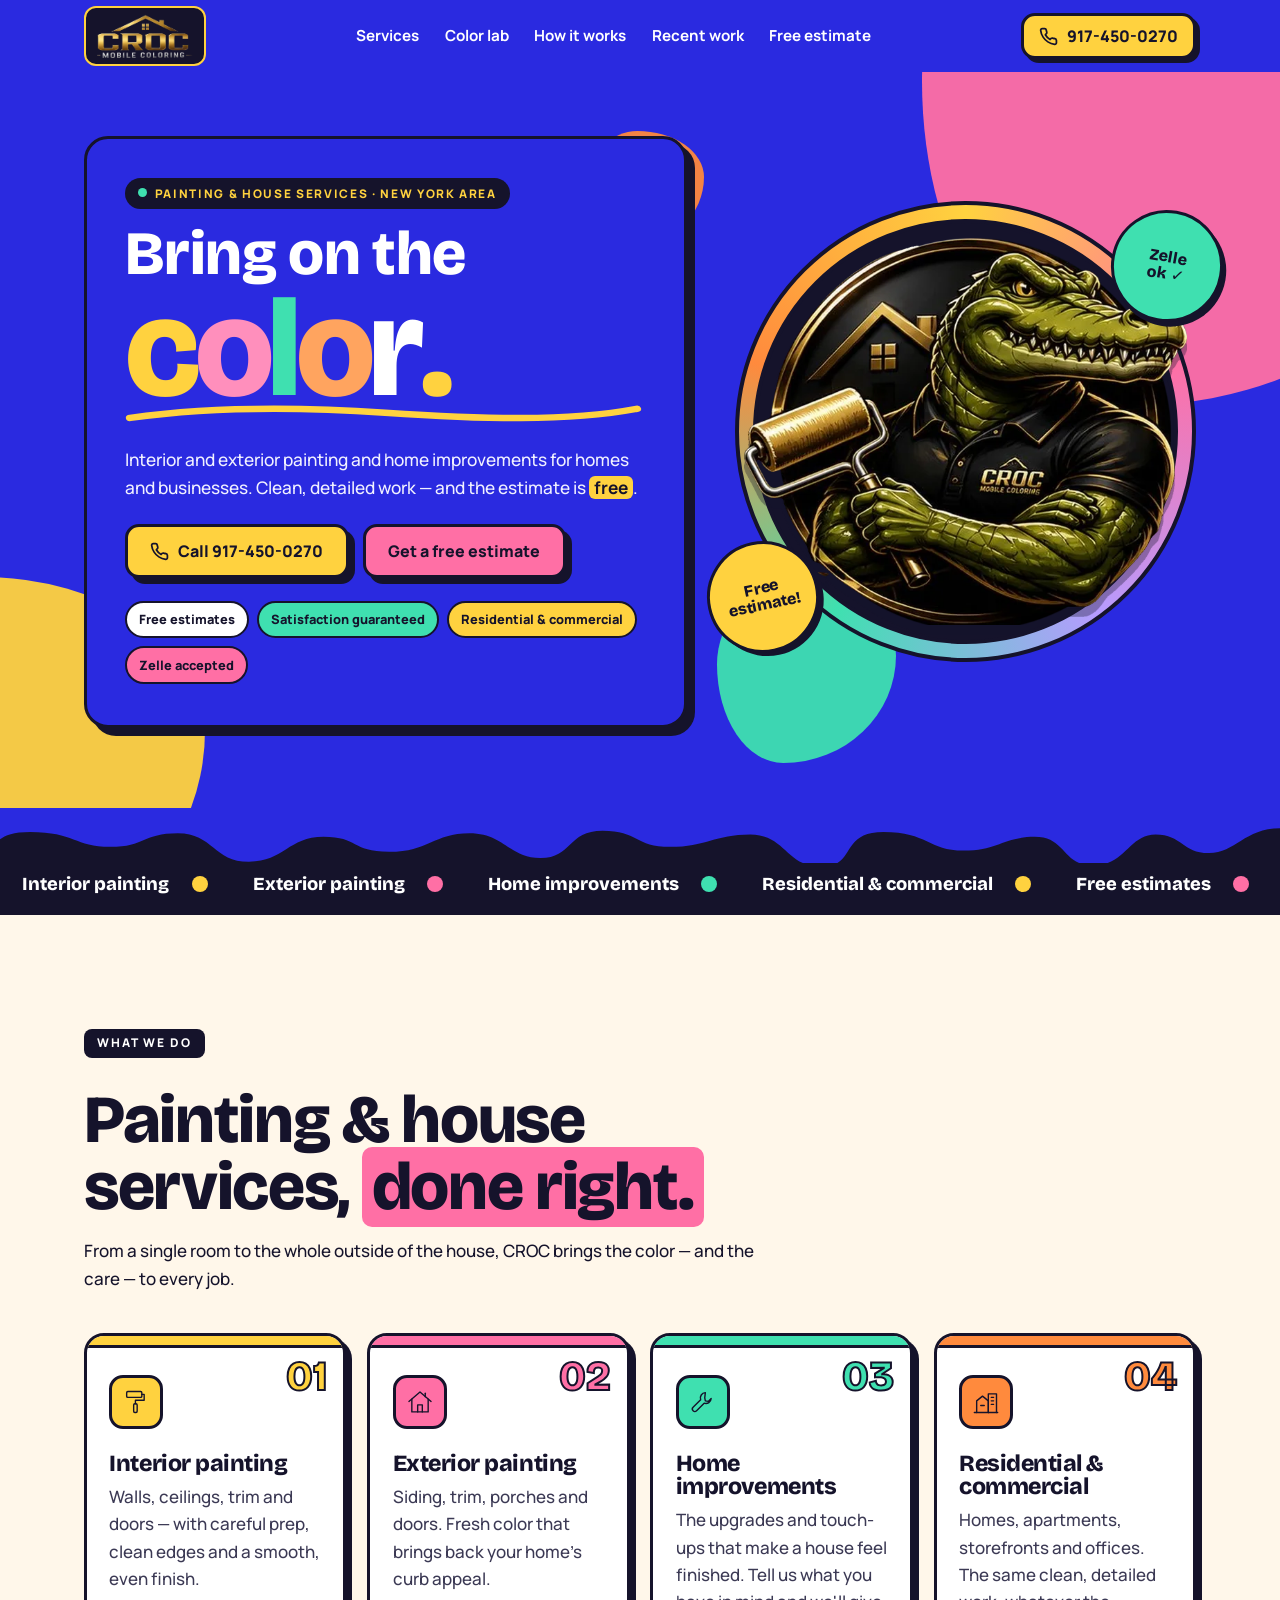
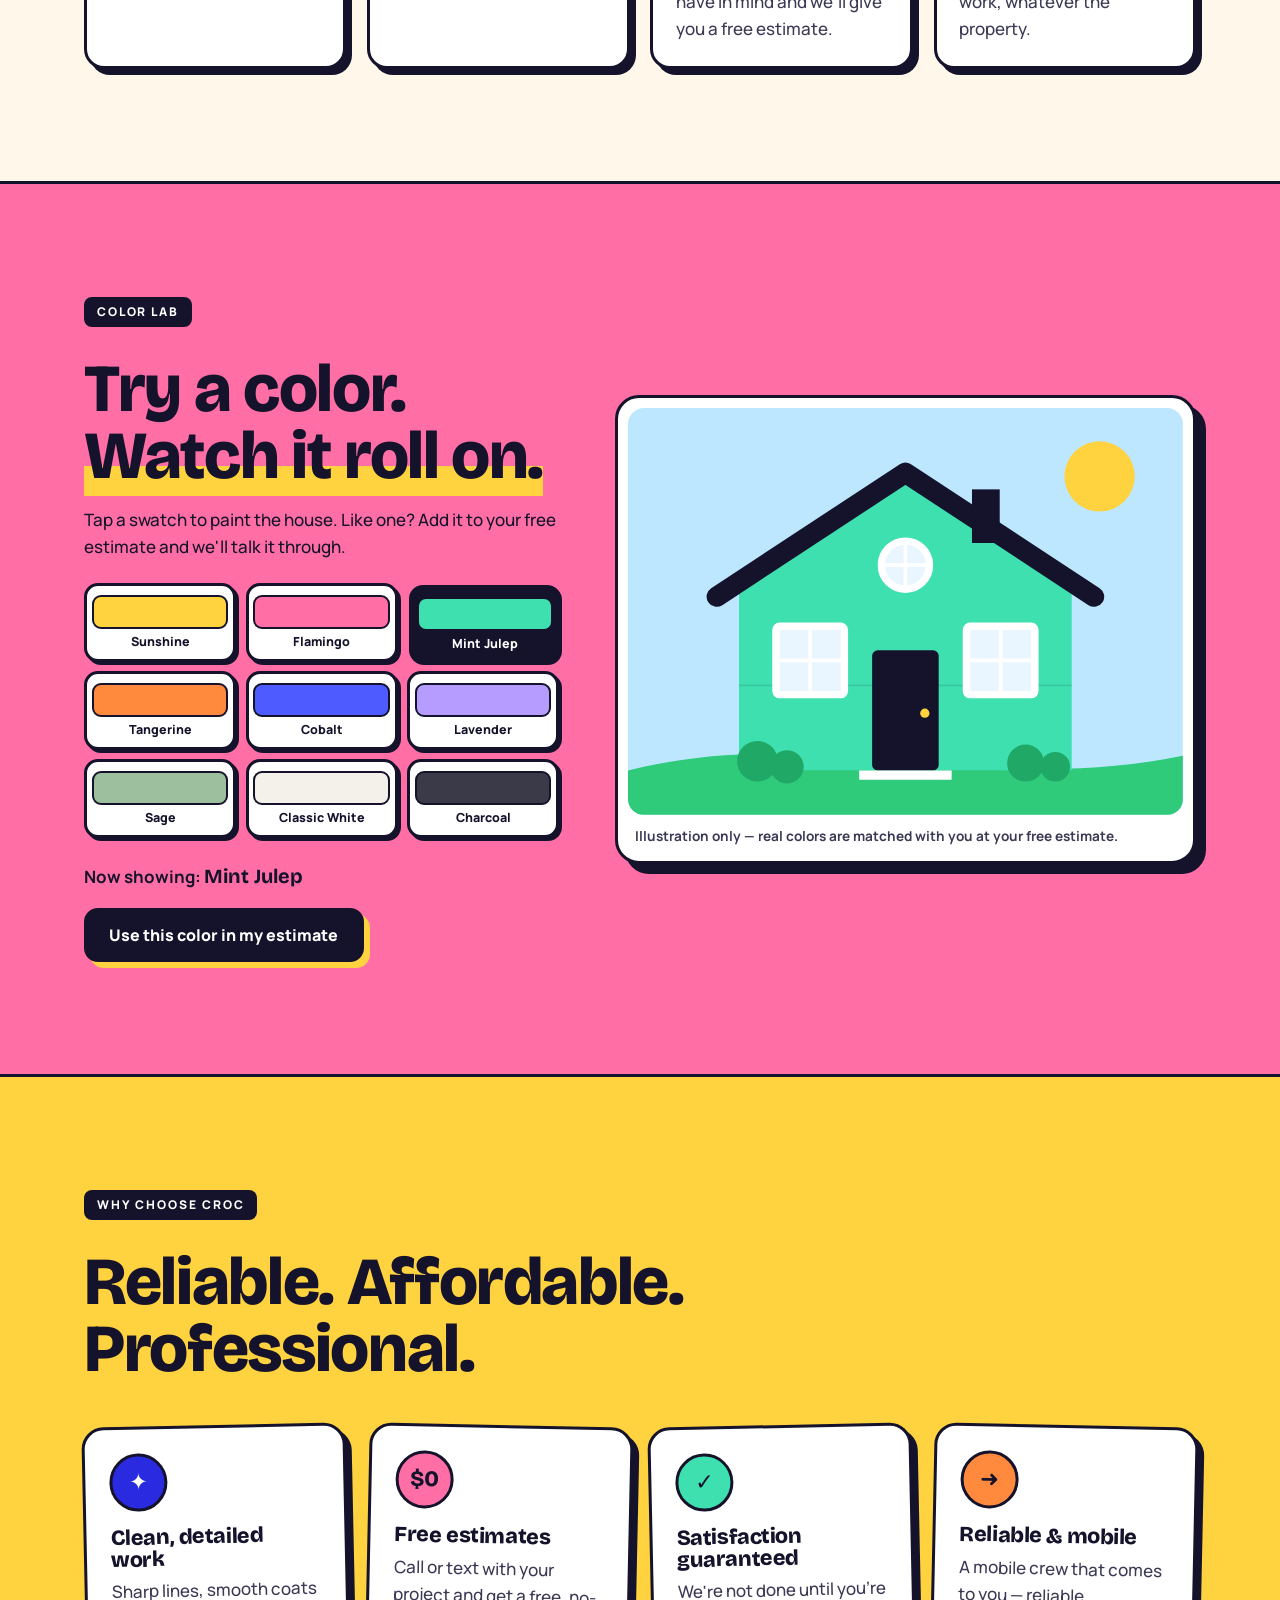
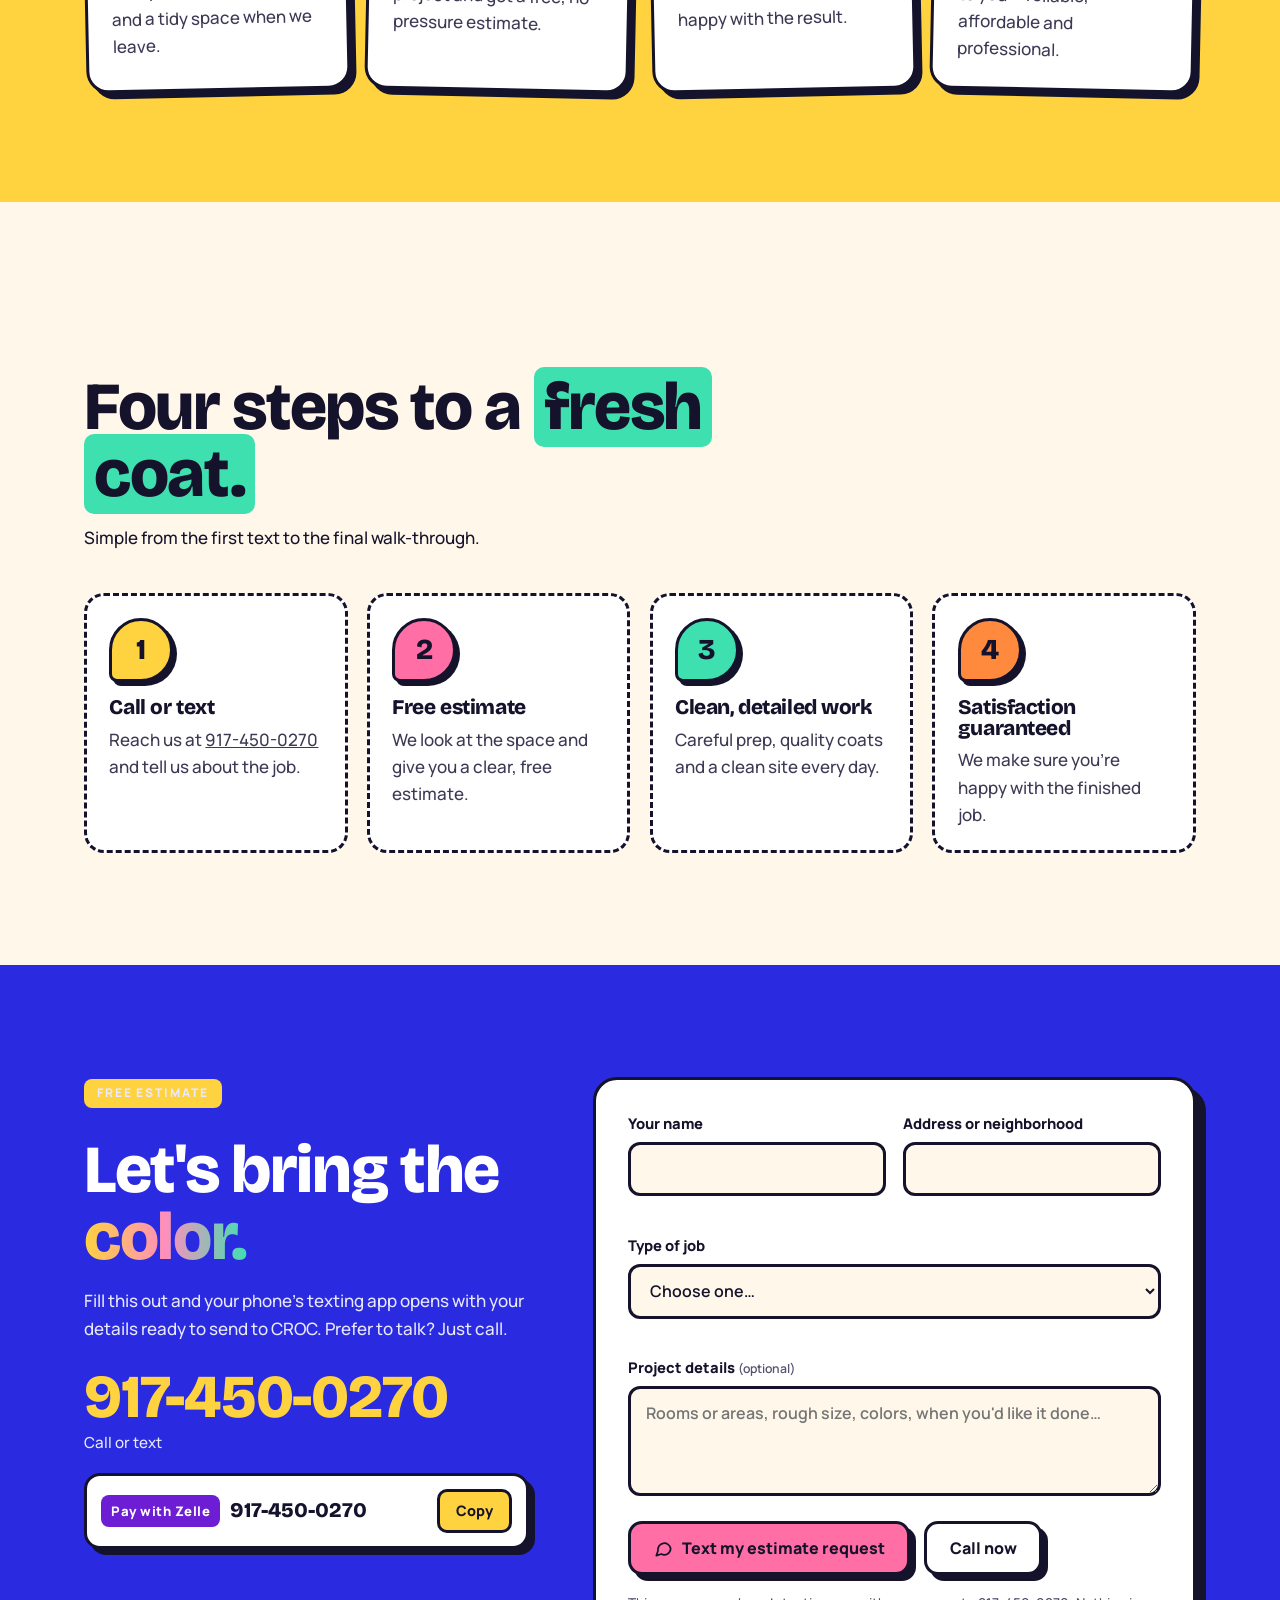
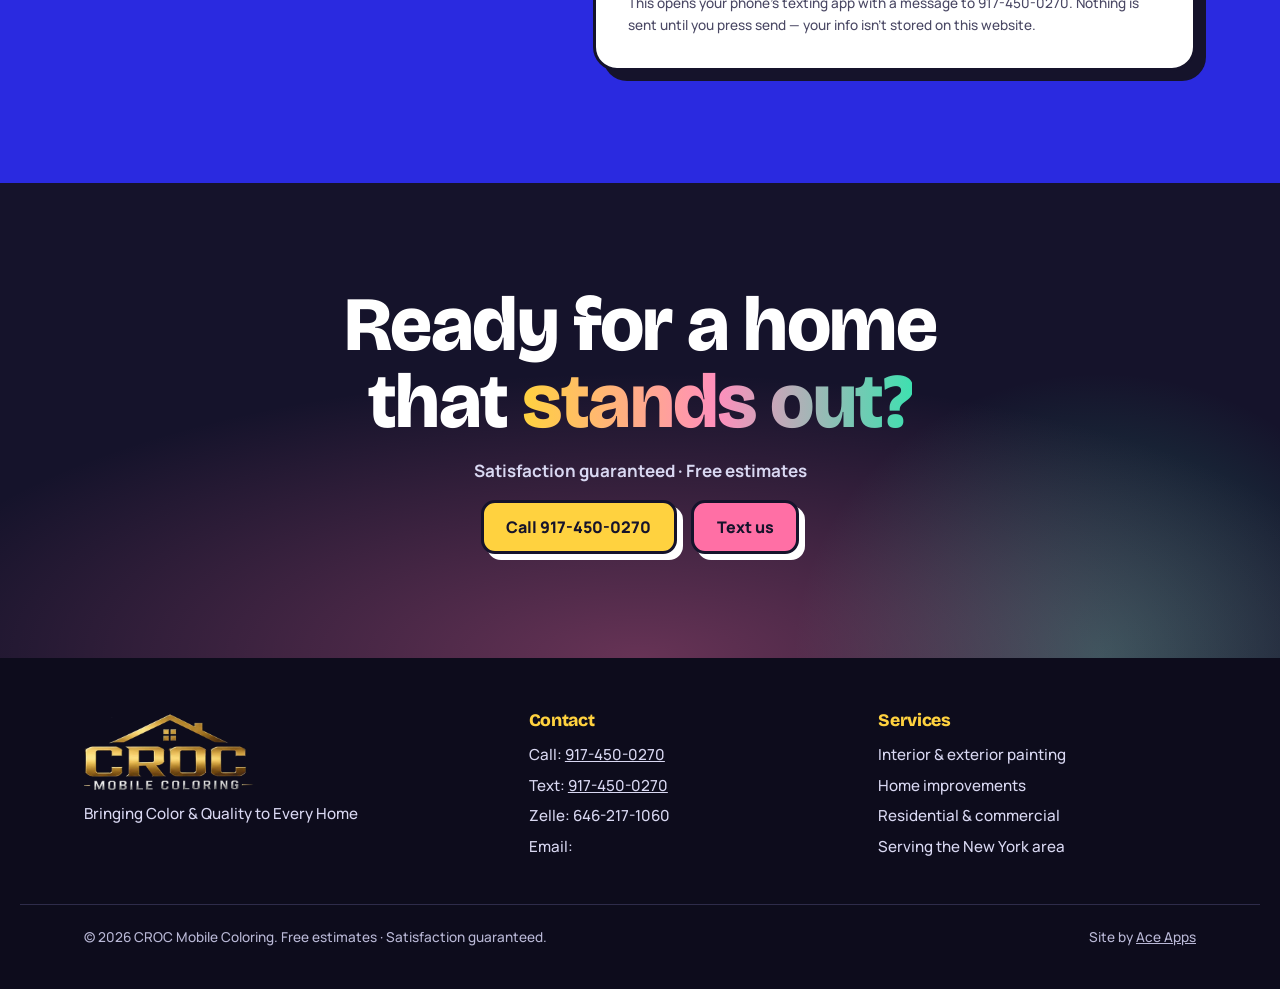
==== commit 3235af18: "Call/text back to 917-450-0270; 646-217-1060 is Zelle only" ====
--- a/v2/index.html
+++ b/v2/index.html
@@ -7,8 +7,8 @@
 /* CROC MOBILE COLORING — SITE CONFIG (design option 2 "Color Burst")
    Same fields as the main site. Empty ("") or [] stays hidden on the page. */
 window.CROC_CONFIG = {
-  phoneDisplay: "646-217-1060",
-  phoneE164:    "+16462171060",
+  phoneDisplay: "917-450-0270",
+  phoneE164:    "+19174500270",
   serviceArea:  "",   // TODO(client)
   email:        "",   // TODO(client)
   hours:        "",   // TODO(client)
@@ -16,7 +16,7 @@
 };
 </script>
 <title>CROC Mobile Coloring | Bring On the Color — Painting, New York Area</title>
-<meta name="description" content="CROC Mobile Coloring — interior and exterior painting and home improvements in the New York area. Free estimates. Call or text 646-217-1060. Zelle accepted.">
+<meta name="description" content="CROC Mobile Coloring — interior and exterior painting and home improvements in the New York area. Free estimates. Call or text 917-450-0270. Zelle accepted.">
 <meta name="robots" content="noindex,nofollow">
 <link rel="canonical" href="https://ace9x.github.io/croc-mobile-coloring/">
 <meta name="theme-color" content="#2A2AE0">
@@ -24,7 +24,7 @@
 <link rel="apple-touch-icon" href="../apple-touch-icon.png">
 <meta property="og:type" content="website">
 <meta property="og:title" content="CROC Mobile Coloring — Bring On the Color">
-<meta property="og:description" content="Interior &amp; exterior painting and home improvements. Free estimates — call or text 646-217-1060.">
+<meta property="og:description" content="Interior &amp; exterior painting and home improvements. Free estimates — call or text 917-450-0270.">
 <meta property="og:image" content="https://ace9x.github.io/croc-mobile-coloring/img/og.jpg">
 <link rel="preload" href="../fonts/bricolage.woff2" as="font" type="font/woff2" crossorigin>
 <link rel="preload" as="image" href="../img/mascot-400.webp" imagesrcset="../img/mascot-400.webp 400w, ../img/mascot-640.webp 640w" imagesizes="(min-width:960px) 440px, 260px" fetchpriority="high">
@@ -46,9 +46,9 @@
       <a href="#work" data-cfg-hide="photos">Recent work</a>
       <a href="#estimate">Free estimate</a>
     </nav>
-    <a class="btn btn-sun hdr-call" href="tel:+16462171060">
+    <a class="btn btn-sun hdr-call" href="tel:+19174500270">
       <svg viewBox="0 0 24 24" aria-hidden="true"><path d="M22 16.9v3a2 2 0 0 1-2.2 2 19.8 19.8 0 0 1-8.6-3.1 19.5 19.5 0 0 1-6-6A19.8 19.8 0 0 1 2.1 4.2 2 2 0 0 1 4.1 2h3a2 2 0 0 1 2 1.7c.1.9.4 1.8.7 2.7a2 2 0 0 1-.5 2.1L8 9.8a16 16 0 0 0 6 6l1.3-1.3a2 2 0 0 1 2.1-.4c.9.3 1.8.6 2.7.7a2 2 0 0 1 1.7 2z"/></svg>
-      <span class="vh">Call </span><span class="lbl">646-217-1060</span>
+      <span class="vh">Call </span><span class="lbl">917-450-0270</span>
     </a>
   </div>
 </header>
@@ -66,7 +66,7 @@
       </h1>
       <p class="lede pop d3">Interior and exterior painting and home improvements for homes and businesses. Clean, detailed work — and the estimate is <b>free</b>.</p>
       <div class="ctas pop d4">
-        <a class="btn btn-sun" href="tel:+16462171060"><svg viewBox="0 0 24 24" aria-hidden="true"><path d="M22 16.9v3a2 2 0 0 1-2.2 2 19.8 19.8 0 0 1-8.6-3.1 19.5 19.5 0 0 1-6-6A19.8 19.8 0 0 1 2.1 4.2 2 2 0 0 1 4.1 2h3a2 2 0 0 1 2 1.7c.1.9.4 1.8.7 2.7a2 2 0 0 1-.5 2.1L8 9.8a16 16 0 0 0 6 6l1.3-1.3a2 2 0 0 1 2.1-.4c.9.3 1.8.6 2.7.7a2 2 0 0 1 1.7 2z"/></svg>Call 646-217-1060</a>
+        <a class="btn btn-sun" href="tel:+19174500270"><svg viewBox="0 0 24 24" aria-hidden="true"><path d="M22 16.9v3a2 2 0 0 1-2.2 2 19.8 19.8 0 0 1-8.6-3.1 19.5 19.5 0 0 1-6-6A19.8 19.8 0 0 1 2.1 4.2 2 2 0 0 1 4.1 2h3a2 2 0 0 1 2 1.7c.1.9.4 1.8.7 2.7a2 2 0 0 1-.5 2.1L8 9.8a16 16 0 0 0 6 6l1.3-1.3a2 2 0 0 1 2.1-.4c.9.3 1.8.6 2.7.7a2 2 0 0 1 1.7 2z"/></svg>Call 917-450-0270</a>
         <a class="btn btn-pink" href="#estimate">Get a free estimate</a>
       </div>
       <ul class="chips pop d5" aria-label="Highlights">
@@ -183,7 +183,7 @@
       <p class="rv">Simple from the first text to the final walk-through.</p>
     </div>
     <ol class="clean steps">
-      <li class="rv"><b style="--c:#FFD23F">1</b><h3>Call or text</h3><p>Reach us at <a href="tel:+16462171060">646-217-1060</a> and tell us about the job.</p></li>
+      <li class="rv"><b style="--c:#FFD23F">1</b><h3>Call or text</h3><p>Reach us at <a href="tel:+19174500270">917-450-0270</a> and tell us about the job.</p></li>
       <li class="rv d1"><b style="--c:#FF6FA5">2</b><h3>Free estimate</h3><p>We look at the space and give you a clear, free estimate.</p></li>
       <li class="rv d2"><b style="--c:#3FE0B0">3</b><h3>Clean, detailed work</h3><p>Careful prep, quality coats and a clean site every day.</p></li>
       <li class="rv d3"><b style="--c:#FF8A3D">4</b><h3>Satisfaction guaranteed</h3><p>We make sure you're happy with the finished job.</p></li>
@@ -202,11 +202,11 @@
       <p class="kicker kick-light rv">Free estimate</p>
       <h2 id="est-title" class="rv">Let's bring the <span class="rainbow">color.</span></h2>
       <p class="rv">Fill this out and your phone's texting app opens with your details ready to send to CROC. Prefer to talk? Just call.</p>
-      <a class="bigphone rv" href="tel:+16462171060">646-217-1060</a>
+      <a class="bigphone rv" href="tel:+19174500270">917-450-0270</a>
       <p class="rv small">Call or text</p>
       <div class="zelle rv">
         <span class="zl">Pay with Zelle</span>
-        <span class="zn">646-217-1060</span>
+        <span class="zn">917-450-0270</span>
         <button type="button" class="zcopy" data-copy="6462171060" aria-label="Copy Zelle number 646-217-1060"><span class="cl">Copy</span></button>
       </div>
       <p class="rv small" data-cfg-hide="hours"><span data-cfg-text="hours"></span></p>
@@ -223,11 +223,11 @@
       <div><label for="f-det">Project details <small>(optional)</small></label><textarea id="f-det" name="details" placeholder="Rooms or areas, rough size, colors, when you'd like it done…"></textarea></div>
       <div class="f-actions">
         <button class="btn btn-pink" type="submit"><svg viewBox="0 0 24 24" aria-hidden="true"><path d="M21 12a8 8 0 0 1-11.8 7L3 21l2-6.2A8 8 0 1 1 21 12z"/></svg>Text my estimate request</button>
-        <a class="btn btn-line" href="tel:+16462171060">Call now</a>
-      </div>
-      <p class="f-note" id="f-note">This opens your phone's texting app with a message to 646-217-1060. Nothing is sent until you press send — your info isn't stored on this website.</p>
+        <a class="btn btn-line" href="tel:+19174500270">Call now</a>
+      </div>
+      <p class="f-note" id="f-note">This opens your phone's texting app with a message to 917-450-0270. Nothing is sent until you press send — your info isn't stored on this website.</p>
       <div class="fallback" id="fallback" hidden aria-live="polite">
-        <strong>Not on a phone?</strong> Text this message to <a href="sms:+16462171060">646-217-1060</a>:
+        <strong>Not on a phone?</strong> Text this message to <a href="sms:+19174500270">917-450-0270</a>:
         <pre id="fb-msg"></pre>
         <button class="btn btn-line" type="button" id="copy">Copy message</button>
       </div>
@@ -240,8 +240,8 @@
     <h2 id="band-title" class="rv">Ready for a home that <span class="rainbow">stands out?</span></h2>
     <p class="rv">Satisfaction guaranteed · Free estimates</p>
     <div class="ctas rv">
-      <a class="btn btn-sun" href="tel:+16462171060">Call 646-217-1060</a>
-      <a class="btn btn-pink" href="sms:+16462171060">Text us</a>
+      <a class="btn btn-sun" href="tel:+19174500270">Call 917-450-0270</a>
+      <a class="btn btn-pink" href="sms:+19174500270">Text us</a>
     </div>
   </div>
 </section>
@@ -256,10 +256,10 @@
     <div>
       <h3>Contact</h3>
       <ul class="clean">
-        <li>Call: <a href="tel:+16462171060">646-217-1060</a></li>
-        <li>Text: <a href="sms:+16462171060">646-217-1060</a></li>
+        <li>Call: <a href="tel:+19174500270">917-450-0270</a></li>
+        <li>Text: <a href="sms:+19174500270">917-450-0270</a></li>
         <li>Zelle: 646-217-1060</li>
-        <li data-cfg-hide="email">Email: <a data-cfg-mail href="#"></a></li>
+        <li data-cfg-hide="email">Email: <span data-cfg-mail></span></li>
         <li data-cfg-hide="hours"><span data-cfg-text="hours"></span></li>
       </ul>
     </div>
@@ -274,8 +274,8 @@
 </footer>
 
 <nav class="mbar" id="mbar" aria-label="Quick contact">
-  <a href="tel:+16462171060" class="m-call"><svg viewBox="0 0 24 24" aria-hidden="true"><path d="M22 16.9v3a2 2 0 0 1-2.2 2 19.8 19.8 0 0 1-8.6-3.1 19.5 19.5 0 0 1-6-6A19.8 19.8 0 0 1 2.1 4.2 2 2 0 0 1 4.1 2h3a2 2 0 0 1 2 1.7c.1.9.4 1.8.7 2.7a2 2 0 0 1-.5 2.1L8 9.8a16 16 0 0 0 6 6l1.3-1.3a2 2 0 0 1 2.1-.4c.9.3 1.8.6 2.7.7a2 2 0 0 1 1.7 2z"/></svg>Call</a>
-  <a href="sms:+16462171060" class="m-text"><svg viewBox="0 0 24 24" aria-hidden="true"><path d="M21 12a8 8 0 0 1-11.8 7L3 21l2-6.2A8 8 0 1 1 21 12z"/></svg>Text</a>
+  <a href="tel:+19174500270" class="m-call"><svg viewBox="0 0 24 24" aria-hidden="true"><path d="M22 16.9v3a2 2 0 0 1-2.2 2 19.8 19.8 0 0 1-8.6-3.1 19.5 19.5 0 0 1-6-6A19.8 19.8 0 0 1 2.1 4.2 2 2 0 0 1 4.1 2h3a2 2 0 0 1 2 1.7c.1.9.4 1.8.7 2.7a2 2 0 0 1-.5 2.1L8 9.8a16 16 0 0 0 6 6l1.3-1.3a2 2 0 0 1 2.1-.4c.9.3 1.8.6 2.7.7a2 2 0 0 1 1.7 2z"/></svg>Call</a>
+  <a href="sms:+19174500270" class="m-text"><svg viewBox="0 0 24 24" aria-hidden="true"><path d="M21 12a8 8 0 0 1-11.8 7L3 21l2-6.2A8 8 0 1 1 21 12z"/></svg>Text</a>
   <button type="button" class="m-zelle" data-copy="6462171060" aria-label="Copy Zelle number 646-217-1060"><span class="zz" aria-hidden="true">Z</span><span class="cl">Zelle</span></button>
 </nav>
 <div class="toast" id="toast" role="status" aria-live="polite"></div>
